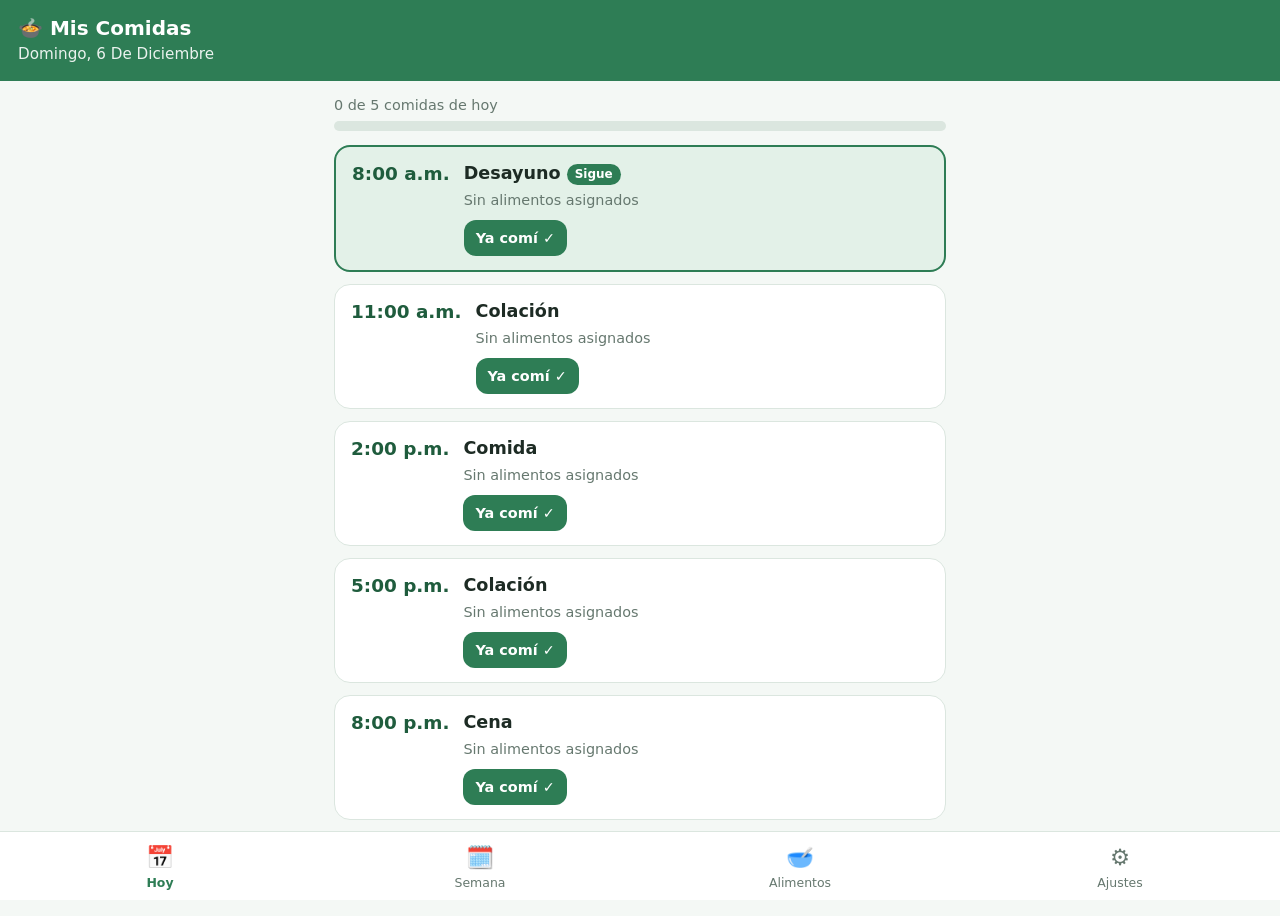
==== index.html @ d3543942 "Add files via upload" ====
<!doctype html>
<html lang="es">
<head>
<meta charset="utf-8">
<meta name="viewport" content="width=device-width, initial-scale=1, viewport-fit=cover">
<meta name="theme-color" content="#2e7d55">
<meta name="apple-mobile-web-app-capable" content="yes">
<meta name="apple-mobile-web-app-title" content="Comidas">
<link rel="manifest" href="manifest.webmanifest">
<link rel="icon" href="icon-192.png">
<link rel="apple-touch-icon" href="icon-192.png">
<title>Mis Comidas</title>
<style>
:root{
  --bg:#f4f8f5; --card:#fff; --ink:#1d2b24; --muted:#66786f; --line:#dbe6df;
  --green:#2e7d55; --green-d:#1f5c3d; --green-l:#e3f1e8; --amber:#b86e00; --amber-l:#fff3dc; --red:#b3261e;
}
@media (prefers-color-scheme:dark){
  :root{--bg:#121a16; --card:#1b2621; --ink:#e8f1ec; --muted:#93a79c; --line:#2c3b34; --green:#4cae7c; --green-d:#7fd0a5; --green-l:#1f3a2c; --amber:#f0b14a; --amber-l:#3a2f17; --red:#f28b82;}
}
*{box-sizing:border-box;-webkit-tap-highlight-color:transparent}
html,body{margin:0}
body{background:var(--bg);color:var(--ink);font:18px/1.4 system-ui,-apple-system,"Segoe UI",Roboto,sans-serif;
  padding-bottom:calc(84px + env(safe-area-inset-bottom))}
header{background:var(--green);color:#fff;padding:calc(14px + env(safe-area-inset-top)) 18px 16px}
header h1{margin:0;font-size:1.25rem}
header p{margin:2px 0 0;opacity:.9;font-size:.95rem;text-transform:capitalize}
main{max-width:640px;margin:0 auto;padding:14px 14px 0}
.view{display:none}.view.on{display:block}
nav{position:fixed;bottom:0;left:0;right:0;display:flex;background:var(--card);border-top:1px solid var(--line);
  padding-bottom:env(safe-area-inset-bottom);z-index:5}
nav button{flex:1;border:0;background:none;color:var(--muted);padding:10px 4px 9px;font:inherit;font-size:.78rem;cursor:pointer}
nav button b{display:block;font-size:1.4rem;font-weight:400}
nav button.on{color:var(--green);font-weight:700}
.card{background:var(--card);border:1px solid var(--line);border-radius:16px;padding:14px 16px;margin:0 0 12px}
.meal{display:flex;gap:14px;align-items:flex-start}
.meal .time{font-weight:700;font-size:1.15rem;min-width:62px;color:var(--green-d)}
.meal .body{flex:1;min-width:0}
.meal h3{margin:0 0 4px;font-size:1.1rem}
.meal ul{margin:0;padding-left:20px;color:var(--ink)}
.meal .none{color:var(--muted);font-size:.9rem;margin:0}
.meal.next{border:2px solid var(--green);background:var(--green-l)}
.meal.done{opacity:.6}
.meal.late{border-color:var(--amber);background:var(--amber-l)}
.tag{display:inline-block;font-size:.75rem;padding:2px 8px;border-radius:99px;background:var(--green);color:#fff;margin-left:6px;vertical-align:middle}
.tag.late{background:var(--amber)}
.btn{border:0;border-radius:12px;padding:12px 16px;font:inherit;font-weight:600;cursor:pointer;background:var(--green);color:#fff}
.btn.sec{background:var(--green-l);color:var(--green-d)}
.btn.danger{background:transparent;color:var(--red)}
.btn.small{padding:8px 12px;font-size:.9rem}
.btn.block{width:100%}
.row{display:flex;gap:8px;align-items:center;flex-wrap:wrap}
.meal .acts{margin-top:10px}
.progress{height:10px;background:var(--line);border-radius:99px;overflow:hidden;margin:6px 0 14px}
.progress i{display:block;height:100%;background:var(--green);transition:width .3s}
h2{font-size:1.1rem;margin:18px 0 8px}
.days{display:flex;gap:6px;overflow-x:auto;padding-bottom:10px}
.days button{flex:1;min-width:44px;border:1px solid var(--line);background:var(--card);color:var(--ink);border-radius:12px;padding:8px 0;font:inherit;font-size:.85rem;cursor:pointer}
.days button.on{background:var(--green);color:#fff;border-color:var(--green)}
.chips{display:flex;flex-wrap:wrap;gap:8px}
.chip{border:1px solid var(--line);background:var(--card);color:var(--ink);padding:8px 12px;border-radius:99px;font:inherit;font-size:.95rem;cursor:pointer}
.chip.on{background:var(--green);color:#fff;border-color:var(--green)}
.chip .x{margin-left:6px;opacity:.7}
input,select{font:inherit;color:var(--ink);background:var(--bg);border:1px solid var(--line);border-radius:12px;padding:11px 12px;width:100%}
label{display:block;font-size:.85rem;color:var(--muted);margin:12px 0 4px}
dialog{border:0;border-radius:20px;padding:18px;width:min(560px,94vw);background:var(--card);color:var(--ink);max-height:90vh}
dialog::backdrop{background:rgba(0,0,0,.45)}
.empty{text-align:center;color:var(--muted);padding:26px 10px}
.hint{color:var(--muted);font-size:.9rem}
.banner{background:var(--amber-l);border:1px solid var(--amber);border-radius:14px;padding:12px 14px;margin-bottom:12px;font-size:.95rem}
.toast{position:fixed;left:50%;bottom:96px;transform:translateX(-50%);background:var(--ink);color:var(--bg);padding:10px 16px;border-radius:99px;font-size:.9rem;opacity:0;pointer-events:none;transition:opacity .25s;z-index:20}
.toast.on{opacity:1}
</style>
</head>
<body>
<header>
  <h1>🍲 Mis Comidas</h1>
  <p id="fecha"></p>
</header>

<main>
  <section id="v-hoy" class="view on">
    <div id="avisoNotif"></div>
    <div class="hint" id="resumen"></div>
    <div class="progress"><i id="barra" style="width:0"></i></div>
    <div id="listaHoy"></div>
  </section>

  <section id="v-semana" class="view">
    <div class="days" id="diasSemana"></div>
    <div id="listaSemana"></div>
    <button class="btn block" id="nuevaComida">+ Agregar comida</button>
  </section>

  <section id="v-alimentos" class="view">
    <p class="hint">Aquí van los alimentos permitidos en su dieta. Después los puedes elegir al armar cada comida.</p>
    <form class="row" id="formAlimento" style="flex-wrap:nowrap">
      <input id="nuevoAlimento" placeholder="Ej. Caldo de pollo" autocomplete="off">
      <button class="btn" type="submit">Agregar</button>
    </form>
    <h2>Lista de alimentos</h2>
    <div class="chips" id="listaAlimentos"></div>
  </section>

  <section id="v-ajustes" class="view">
    <div class="card">
      <label for="aviso" style="margin-top:0">Avisar con anticipación</label>
      <select id="aviso">
        <option value="0">A la hora exacta</option>
        <option value="5">5 minutos antes</option>
        <option value="10">10 minutos antes</option>
        <option value="15">15 minutos antes</option>
        <option value="30">30 minutos antes</option>
      </select>
      <div style="height:12px"></div>
      <button class="btn sec block" id="btnNotif">Activar notificaciones</button>
      <p class="hint" id="notifEstado"></p>
    </div>
    <div class="card">
      <b>Google Calendar</b>
      <p class="hint" style="margin:4px 0 10px">Guarda las comidas en un calendario "Mis Comidas" de su cuenta de Google y las mantiene al día en todos sus dispositivos.</p>
      <div id="gConfig"><label for="gClientId" style="margin-top:0">ID de cliente de Google</label>
        <input id="gClientId" placeholder="xxxx.apps.googleusercontent.com" autocomplete="off"><div style="height:10px"></div></div>
      <div class="row">
        <button class="btn" id="gConectar">Conectar con Google</button>
        <button class="btn" id="gSync" hidden>Sincronizar ahora</button>
        <button class="btn danger small" id="gSalir" hidden>Desconectar</button>
      </div>
      <p class="hint" id="gEstado"></p>
    </div>
    <div class="card">
      <button class="btn block" id="calendario">📆 Agregar al Calendario de Google</button>
      <p class="hint">Descarga un archivo que se abre con Google Calendar (o el calendario del teléfono) y crea las comidas repetidas cada semana, con alarma que suena aunque la app esté cerrada. Si cambias los horarios, vuelve a descargarlo (borra antes el calendario anterior).</p>
    </div>
    <div class="card">
      <div class="row">
        <button class="btn sec small" id="exportar">Guardar respaldo</button>
        <button class="btn sec small" id="importar">Cargar respaldo</button>
        <input type="file" id="archivo" accept="application/json" hidden>
      </div>
      <p class="hint">El respaldo es un archivo que sirve para pasar la configuración de la computadora al teléfono.</p>
    </div>
    <div class="card">
      <b>Instalar en el teléfono</b>
      <p class="hint" style="margin:6px 0 0">Android (Chrome): menú ⋮ → "Instalar app" o "Agregar a pantalla principal".<br>iPhone (Safari): botón Compartir → "Agregar a inicio".</p>
    </div>
  </section>
</main>

<nav>
  <button data-v="hoy" class="on"><b>📅</b>Hoy</button>
  <button data-v="semana"><b>🗓️</b>Semana</button>
  <button data-v="alimentos"><b>🥣</b>Alimentos</button>
  <button data-v="ajustes"><b>⚙️</b>Ajustes</button>
</nav>

<dialog id="dlg">
  <form method="dialog" id="formComida">
    <h2 style="margin-top:0" id="dlgTitulo">Comida</h2>
    <label for="cNombre">Nombre</label>
    <input id="cNombre" required placeholder="Ej. Desayuno">
    <label for="cHora">Hora</label>
    <input id="cHora" type="time" required>
    <label>Días</label>
    <div class="days" id="cDias"></div>
    <label>Alimentos</label>
    <div class="chips" id="cAlimentos"></div>
    <p class="hint" id="cSinAlimentos" hidden>Primero agrega alimentos en la pestaña "Alimentos".</p>
    <label for="cNota">Nota (opcional)</label>
    <input id="cNota" placeholder="Ej. Sin sal, tibio…">
    <div class="row" style="margin-top:18px;justify-content:space-between">
      <button type="button" class="btn danger" id="cBorrar">Eliminar</button>
      <div class="row">
        <button type="button" class="btn sec" id="cCancelar">Cancelar</button>
        <button type="submit" class="btn">Guardar</button>
      </div>
    </div>
  </form>
</dialog>
<div class="toast" id="toast"></div>

<script src="config.js"></script>
<script>
const DIAS = ['Dom','Lun','Mar','Mié','Jue','Vie','Sáb'];
const KEY = 'comidas-v1';
const $ = s => document.querySelector(s);
const uid = () => Math.random().toString(36).slice(2, 9);

const defaults = () => ({
  comidas: [
    {id:uid(), nombre:'Desayuno',  hora:'08:00', dias:[0,1,2,3,4,5,6], alimentos:[], nota:''},
    {id:uid(), nombre:'Colación',  hora:'11:00', dias:[0,1,2,3,4,5,6], alimentos:[], nota:''},
    {id:uid(), nombre:'Comida',    hora:'14:00', dias:[0,1,2,3,4,5,6], alimentos:[], nota:''},
    {id:uid(), nombre:'Colación',  hora:'17:00', dias:[0,1,2,3,4,5,6], alimentos:[], nota:''},
    {id:uid(), nombre:'Cena',      hora:'20:00', dias:[0,1,2,3,4,5,6], alimentos:[], nota:''},
  ],
  catalogo: [],
  hechos: {},      // {'2026-10-24': {idComida:true}}
  avisados: {},    // {'2026-10-24|idComida': true}
  anticipacion: 10
});

let S;
try { S = JSON.parse(localStorage.getItem(KEY)) || defaults(); } catch { S = defaults(); }
const save = () => { try { localStorage.setItem(KEY, JSON.stringify(S)); } catch {} };

const pad = n => String(n).padStart(2,'0');
const hoyStr = (d = new Date()) => `${d.getFullYear()}-${pad(d.getMonth()+1)}-${pad(d.getDate())}`;
const minutos = h => { const [a,b] = h.split(':').map(Number); return a*60+b; };
const ahoraMin = () => { const d = new Date(); return d.getHours()*60 + d.getMinutes(); };
const esc = s => String(s).replace(/[&<>"']/g, c => ({'&':'&amp;','<':'&lt;','>':'&gt;','"':'&quot;',"'":'&#39;'}[c]));
const fmt12 = h => { const [a,b] = h.split(':').map(Number); return `${a%12||12}:${pad(b)} ${a<12?'a.m.':'p.m.'}`; };

function toast(t){ const e = $('#toast'); e.textContent = t; e.classList.add('on'); setTimeout(() => e.classList.remove('on'), 2000); }

/* ---------- Hoy ---------- */
function comidasDelDia(dia){ return S.comidas.filter(c => c.dias.includes(dia)).sort((a,b) => minutos(a.hora)-minutos(b.hora)); }

function cuerpoComida(c){
  const al = c.alimentos.length ? `<ul>${c.alimentos.map(a => `<li>${esc(a)}</li>`).join('')}</ul>` : `<p class="none">Sin alimentos asignados</p>`;
  return `<h3>${esc(c.nombre)}</h3>${al}${c.nota ? `<p class="hint" style="margin:6px 0 0">📝 ${esc(c.nota)}</p>` : ''}`;
}

function renderHoy(){
  const d = new Date();
  $('#fecha').textContent = d.toLocaleDateString('es-MX', {weekday:'long', day:'numeric', month:'long'});
  const lista = comidasDelDia(d.getDay());
  const hechos = S.hechos[hoyStr()] || {};
  const nHechos = lista.filter(c => hechos[c.id]).length;
  $('#resumen').textContent = lista.length ? `${nHechos} de ${lista.length} comidas de hoy` : '';
  $('#barra').style.width = lista.length ? (nHechos/lista.length*100)+'%' : '0';
  const ahora = ahoraMin();
  const sig = lista.find(c => !hechos[c.id] && minutos(c.hora) >= ahora - 30);
  if (!lista.length){ $('#listaHoy').innerHTML = `<div class="empty">No hay comidas programadas hoy.<br>Agrégalas en la pestaña Semana.</div>`; return; }
  $('#listaHoy').innerHTML = lista.map(c => {
    const hecho = !!hechos[c.id];
    const tarde = !hecho && minutos(c.hora) < ahora - 30;
    const cls = hecho ? 'done' : (sig && sig.id === c.id ? 'next' : (tarde ? 'late' : ''));
    const tag = hecho ? '<span class="tag">Listo ✓</span>' : (cls === 'next' ? '<span class="tag">Sigue</span>' : (tarde ? '<span class="tag late">Pendiente</span>' : ''));
    return `<div class="card meal ${cls}">
      <div class="time">${fmt12(c.hora)}</div>
      <div class="body">${cuerpoComida(c).replace('</h3>', tag + '</h3>')}
        <div class="acts"><button class="btn small ${hecho?'sec':''}" data-hecho="${c.id}">${hecho ? 'Deshacer' : 'Ya comí ✓'}</button></div>
      </div></div>`;
  }).join('');
}

$('#listaHoy').addEventListener('click', e => {
  const id = e.target.dataset.hecho; if (!id) return;
  const k = hoyStr(); S.hechos[k] = S.hechos[k] || {};
  if (S.hechos[k][id]) delete S.hechos[k][id]; else S.hechos[k][id] = true;
  save(); renderHoy();
});

/* ---------- Semana ---------- */
let diaSel = new Date().getDay();
function renderSemana(){
  $('#diasSemana').innerHTML = DIAS.map((n,i) => `<button data-d="${i}" class="${i===diaSel?'on':''}">${n}</button>`).join('');
  const lista = comidasDelDia(diaSel);
  $('#listaSemana').innerHTML = lista.length ? lista.map(c => `
    <div class="card meal"><div class="time">${fmt12(c.hora)}</div>
    <div class="body">${cuerpoComida(c)}<div class="acts"><button class="btn sec small" data-edit="${c.id}">Editar</button></div></div></div>`).join('')
    : `<div class="empty">Sin comidas este día.</div>`;
}
$('#diasSemana').addEventListener('click', e => { if (e.target.dataset.d) { diaSel = +e.target.dataset.d; renderSemana(); } });
$('#listaSemana').addEventListener('click', e => { if (e.target.dataset.edit) abrirComida(e.target.dataset.edit); });
$('#nuevaComida').onclick = () => abrirComida(null);

/* ---------- Editor de comida ---------- */
let editando = null, selDias = [], selAl = [];
function abrirComida(id){
  editando = id;
  const c = id ? S.comidas.find(x => x.id === id) : null;
  $('#dlgTitulo').textContent = c ? 'Editar comida' : 'Nueva comida';
  $('#cNombre').value = c ? c.nombre : '';
  $('#cHora').value = c ? c.hora : '12:00';
  $('#cNota').value = c ? c.nota : '';
  selDias = c ? [...c.dias] : [diaSel];
  selAl = c ? [...c.alimentos] : [];
  $('#cBorrar').style.visibility = c ? 'visible' : 'hidden';
  pintarEditor();
  $('#dlg').showModal();
}
function pintarEditor(){
  $('#cDias').innerHTML = DIAS.map((n,i) => `<button type="button" data-d="${i}" class="${selDias.includes(i)?'on':''}">${n}</button>`).join('');
  const todos = [...new Set([...S.catalogo, ...selAl])];
  $('#cAlimentos').innerHTML = todos.map(a => `<button type="button" class="chip ${selAl.includes(a)?'on':''}" data-a="${esc(a)}">${esc(a)}</button>`).join('');
  $('#cSinAlimentos').hidden = todos.length > 0;
}
$('#cDias').addEventListener('click', e => { if (e.target.dataset.d === undefined) return; const d = +e.target.dataset.d;
  selDias = selDias.includes(d) ? selDias.filter(x => x !== d) : [...selDias, d]; pintarEditor(); });
$('#cAlimentos').addEventListener('click', e => { const a = e.target.dataset.a; if (!a) return;
  selAl = selAl.includes(a) ? selAl.filter(x => x !== a) : [...selAl, a]; pintarEditor(); });
$('#cCancelar').onclick = () => $('#dlg').close();
$('#cBorrar').onclick = () => {
  if (!confirm('¿Eliminar esta comida?')) return;
  S.comidas = S.comidas.filter(c => c.id !== editando); save(); cambio(); $('#dlg').close(); renderTodo();
};
$('#formComida').addEventListener('submit', e => {
  if (!selDias.length){ e.preventDefault(); toast('Elige al menos un día'); return; }
  const datos = {nombre:$('#cNombre').value.trim(), hora:$('#cHora').value, dias:[...selDias].sort(), alimentos:selAl, nota:$('#cNota').value.trim()};
  if (editando) Object.assign(S.comidas.find(c => c.id === editando), datos);
  else S.comidas.push({id:uid(), ...datos});
  save(); cambio(); renderTodo();
});

/* ---------- Alimentos ---------- */
function renderAlimentos(){
  $('#listaAlimentos').innerHTML = S.catalogo.length
    ? S.catalogo.map(a => `<span class="chip">${esc(a)}<span class="x" data-del="${esc(a)}">✕</span></span>`).join('')
    : `<div class="empty" style="width:100%">Aún no hay alimentos.</div>`;
}
$('#formAlimento').addEventListener('submit', e => {
  e.preventDefault();
  const v = $('#nuevoAlimento').value.trim(); if (!v) return;
  if (!S.catalogo.some(a => a.toLowerCase() === v.toLowerCase())) S.catalogo.push(v);
  $('#nuevoAlimento').value = ''; save(); cambio(); renderAlimentos();
});
$('#listaAlimentos').addEventListener('click', e => {
  const a = e.target.dataset.del; if (!a) return;
  S.catalogo = S.catalogo.filter(x => x !== a);
  S.comidas.forEach(c => c.alimentos = c.alimentos.filter(x => x !== a));
  save(); cambio(); renderAlimentos();
});

/* ---------- Notificaciones ---------- */
const hayNotif = 'Notification' in window;
function estadoNotif(){
  const el = $('#notifEstado'), av = $('#avisoNotif');
  av.innerHTML = '';
  if (!hayNotif){ el.textContent = 'Este navegador no permite notificaciones.'; return; }
  const p = Notification.permission;
  el.textContent = p === 'granted' ? 'Activadas. Para que lleguen, la app debe estar abierta o en segundo plano.'
    : p === 'denied' ? 'Bloqueadas. Actívalas en los permisos del navegador.' : 'Aún no activadas.';
  $('#btnNotif').hidden = p === 'granted';
  if (p === 'default') av.innerHTML = `<div class="banner">🔔 Activa las notificaciones en Ajustes para que te avise cuando sea hora de comer.</div>`;
}
$('#btnNotif').onclick = async () => { if (hayNotif) { await Notification.requestPermission(); estadoNotif(); } };

async function notificar(titulo, cuerpo){
  if (hayNotif && Notification.permission === 'granted'){
    try {
      const reg = await navigator.serviceWorker.getRegistration();
      if (reg) { await reg.showNotification(titulo, {body:cuerpo, icon:'icon-192.png', badge:'icon-192.png', vibrate:[200,100,200], tag:titulo+cuerpo}); return; }
      new Notification(titulo, {body:cuerpo, icon:'icon-192.png'});
    } catch {}
  }
  toast(titulo + ' – ' + cuerpo);
}

function revisarRecordatorios(){
  const d = new Date(), k = hoyStr(), ahora = ahoraMin();
  const hechos = S.hechos[k] || {};
  comidasDelDia(d.getDay()).forEach(c => {
    if (hechos[c.id]) return;
    const objetivo = minutos(c.hora) - S.anticipacion;
    const clave = k + '|' + c.id;
    if (ahora >= objetivo && ahora <= minutos(c.hora) + 15 && !S.avisados[clave]){
      S.avisados[clave] = true;
      // limpiar avisos de días anteriores
      Object.keys(S.avisados).forEach(x => { if (!x.startsWith(k)) delete S.avisados[x]; });
      save();
      const al = c.alimentos.length ? c.alimentos.join(', ') : 'Es hora de tu comida';
      notificar(`${c.nombre} – ${fmt12(c.hora)}`, al);
    }
  });
  renderHoy();
}

/* ---------- Ajustes / respaldo ---------- */
$('#aviso').value = S.anticipacion;
$('#aviso').onchange = e => { S.anticipacion = +e.target.value; save(); cambio(); toast('Guardado'); };
$('#exportar').onclick = () => {
  const a = document.createElement('a');
  a.href = URL.createObjectURL(new Blob([JSON.stringify(S, null, 2)], {type:'application/json'}));
  a.download = 'respaldo-comidas.json'; a.click();
};
$('#calendario').onclick = () => {
  const ICS = ['SU','MO','TU','WE','TH','FR','SA'];
  const t = s => String(s).replace(/\\/g,'\\\\').replace(/[,;]/g, m => '\\' + m).replace(/\n/g,'\\n');
  const stamp = new Date().toISOString().replace(/[-:]/g,'').replace(/\.\d+/,'');
  const out = ['BEGIN:VCALENDAR','VERSION:2.0','PRODID:-//Mis Comidas//ES','CALSCALE:GREGORIAN','X-WR-CALNAME:Mis Comidas'];
  S.comidas.forEach(c => {
    if (!c.dias.length) return;
    const ini = new Date();   // primer día que coincida con los días de la comida
    while (!c.dias.includes(ini.getDay())) ini.setDate(ini.getDate() + 1);
    const [h, m] = c.hora.split(':').map(Number);
    const fin = h*60 + m + 30;
    const f = (hh, mm) => `${hoyStr(ini).replace(/-/g,'')}T${pad(hh)}${pad(mm)}00`;
    const desc = [c.alimentos.join(', '), c.nota].filter(Boolean).join(' — ');
    out.push('BEGIN:VEVENT', `UID:${c.id}@mis-comidas`, `DTSTAMP:${stamp}`,
      `DTSTART:${f(h, m)}`, `DTEND:${f(Math.min(23, Math.floor(fin/60)), fin >= 1440 ? 59 : fin % 60)}`,
      `RRULE:FREQ=WEEKLY;BYDAY=${c.dias.map(d => ICS[d]).join(',')}`,
      `SUMMARY:${t('🍲 ' + c.nombre)}`, desc ? `DESCRIPTION:${t(desc)}` : '',
      'BEGIN:VALARM', 'ACTION:DISPLAY', `DESCRIPTION:${t(c.nombre)}`,
      `TRIGGER:${S.anticipacion ? '-PT' + S.anticipacion + 'M' : 'PT0S'}`, 'END:VALARM', 'END:VEVENT');
  });
  out.push('END:VCALENDAR');
  const a = document.createElement('a');
  a.href = URL.createObjectURL(new Blob([out.filter(Boolean).join('\r\n')], {type:'text/calendar'}));
  a.download = 'mis-comidas.ics'; a.click();
};
$('#importar').onclick = () => $('#archivo').click();
$('#archivo').onchange = async e => {
  const f = e.target.files[0]; if (!f) return;
  try {
    const d = JSON.parse(await f.text());
    if (!Array.isArray(d.comidas) || !Array.isArray(d.catalogo)) throw 0;
    if (!confirm('Esto reemplaza la configuración actual. ¿Continuar?')) return;
    S = {...defaults(), ...d}; save(); cambio(); $('#aviso').value = S.anticipacion; renderTodo(); toast('Respaldo cargado');
  } catch { toast('Archivo no válido'); }
  e.target.value = '';
};

/* ---------- Google Calendar (base de datos) ---------- */
const GKEY = 'comidas-google';
let G; try { G = JSON.parse(localStorage.getItem(GKEY)) || {}; } catch { G = {}; }
G = {clientId:'', calId:'', on:false, dirty:false, sincronizado:false, ...G};
const saveG = () => { try { localStorage.setItem(GKEY, JSON.stringify(G)); } catch {} };
const clientId = () => (window.CONFIG && window.CONFIG.googleClientId) || G.clientId;
const SCOPES = 'https://www.googleapis.com/auth/calendar.app.created https://www.googleapis.com/auth/calendar.calendarlist.readonly';
const ICS_DIAS = ['SU','MO','TU','WE','TH','FR','SA'];
const TZ = Intl.DateTimeFormat().resolvedOptions().timeZone;
let token = null, tokenExp = 0, ocupado = false, tmrSync;

function cargarGIS(){
  if (window.google && google.accounts) return Promise.resolve();
  return new Promise((ok, mal) => {
    const s = document.createElement('script');
    s.src = 'https://accounts.google.com/gsi/client';
    s.onload = ok; s.onerror = () => mal(new Error('Sin conexión con Google'));
    document.head.appendChild(s);
  });
}
async function pedirToken(prompt){
  if (!clientId()) throw new Error('Falta el ID de cliente de Google');
  await cargarGIS();
  return new Promise((ok, mal) => {
    google.accounts.oauth2.initTokenClient({
      client_id: clientId(), scope: SCOPES,
      callback: r => { if (r.error) return mal(new Error(r.error)); token = r.access_token; tokenExp = Date.now() + r.expires_in*1000; ok(); },
      error_callback: e => mal(new Error(e.type || 'cancelado'))
    }).requestAccessToken({prompt});
  });
}
const tokenVigente = () => token && Date.now() < tokenExp - 60000;
async function api(path, opt = {}, reintento = true){
  if (!tokenVigente()) await pedirToken('');
  const r = await fetch('https://www.googleapis.com/calendar/v3' + path, {
    method: opt.method || 'GET',
    headers: {Authorization: 'Bearer ' + token, 'Content-Type': 'application/json'},
    body: opt.body ? JSON.stringify(opt.body) : undefined
  });
  if (r.status === 401 && reintento){ token = null; return api(path, opt, false); }
  if (r.status === 204) return null;
  const j = await r.json().catch(() => ({}));
  if (!r.ok) throw new Error((j.error && j.error.message) || ('Error ' + r.status));
  return j;
}

async function asegurarCal(){
  if (G.calId) return encodeURIComponent(G.calId);
  const l = await api('/users/me/calendarList?minAccessRole=owner');
  let c = (l.items || []).find(x => x.summary === 'Mis Comidas');
  if (!c) c = await api('/calendars', {method:'POST', body:{summary:'Mis Comidas', timeZone:TZ}});
  G.calId = c.id; saveG();
  return encodeURIComponent(c.id);
}

function eventoDe(c){
  const ini = new Date();
  while (!c.dias.includes(ini.getDay())) ini.setDate(ini.getDate() + 1);
  const f = hoyStr(ini), fin = Math.min(minutos(c.hora) + 30, 1439);
  return {
    summary: '🍲 ' + c.nombre,
    description: [c.alimentos.join(', '), c.nota].filter(Boolean).join(' — '),
    start: {dateTime: `${f}T${c.hora}:00`, timeZone: TZ},
    end: {dateTime: `${f}T${pad(Math.floor(fin/60))}:${pad(fin%60)}:00`, timeZone: TZ},
    recurrence: ['RRULE:FREQ=WEEKLY;BYDAY=' + c.dias.map(d => ICS_DIAS[d]).join(',')],
    reminders: {useDefault: false, overrides: [{method:'popup', minutes: S.anticipacion}]},
    extendedProperties: {private: {app:'mis-comidas', mid:c.id, nombre:c.nombre, alimentos:JSON.stringify(c.alimentos), nota:c.nota}}
  };
}
const listarEventos = cal => api(`/calendars/${cal}/events?privateExtendedProperty=app%3Dmis-comidas&maxResults=250`)
  .then(r => (r.items || []).filter(e => e.recurrence && e.extendedProperties && e.extendedProperties.private && e.extendedProperties.private.mid));

async function subir(){
  const cal = await asegurarCal();
  const porMid = new Map((await listarEventos(cal)).map(e => [e.extendedProperties.private.mid, e]));
  for (const c of S.comidas){
    const ex = porMid.get(c.id);
    if (ex) await api(`/calendars/${cal}/events/${ex.id}`, {method:'PUT', body:eventoDe(c)});
    else await api(`/calendars/${cal}/events`, {method:'POST', body:eventoDe(c)});
    porMid.delete(c.id);
  }
  for (const e of porMid.values()) await api(`/calendars/${cal}/events/${e.id}`, {method:'DELETE'});
  await api(`/calendars/${cal}`, {method:'PATCH', body:{description: JSON.stringify({catalogo:S.catalogo, anticipacion:S.anticipacion})}});
  G.dirty = false; G.sincronizado = true; saveG();
}

async function bajar(){
  const cal = await asegurarCal();
  const [info, evs] = await Promise.all([api(`/calendars/${cal}`), listarEventos(cal)]);
  if (!evs.length && !G.sincronizado) return subir();   // primera vez con calendario vacío: sube lo local
  S.comidas = evs.map(e => {
    const p = e.extendedProperties.private;
    const by = ((e.recurrence.find(x => x.startsWith('RRULE')) || '').match(/BYDAY=([A-Z,]+)/) || [])[1];
    const dias = by ? by.split(',').map(x => ICS_DIAS.indexOf(x)).filter(i => i >= 0) : [0,1,2,3,4,5,6];
    let alimentos = []; try { alimentos = JSON.parse(p.alimentos || '[]'); } catch {}
    return {id:p.mid, nombre:p.nombre || e.summary.replace('🍲 ',''), hora:e.start.dateTime.slice(11,16), dias, alimentos, nota:p.nota || ''};
  });
  try {
    const d = JSON.parse(info.description || '{}');
    if (Array.isArray(d.catalogo)) S.catalogo = d.catalogo;
    if (d.anticipacion != null) S.anticipacion = d.anticipacion;
  } catch {}
  $('#aviso').value = S.anticipacion;
  save(); G.sincronizado = true; saveG();
}

function estadoG(t){ $('#gEstado').textContent = t; }
async function sincronizar(manual){
  if (!G.on || ocupado) return;
  ocupado = true; estadoG('Sincronizando…');
  try {
    if (manual && !tokenVigente()) await pedirToken('');
    if (G.dirty) await subir(); else await bajar();
    estadoG('Sincronizado a las ' + fmt12(`${pad(new Date().getHours())}:${pad(new Date().getMinutes())}`));
    if (manual) toast('Sincronizado');
  } catch (err) {
    estadoG('No se pudo sincronizar (' + err.message + '). Toca "Sincronizar ahora".');
  } finally { ocupado = false; renderTodo(); }
}
function cambio(){            // llamar tras editar comidas, alimentos o ajustes
  if (!G.on) return;
  G.dirty = true; saveG();
  clearTimeout(tmrSync); tmrSync = setTimeout(() => sincronizar(), 1500);
}
function renderGoogle(){
  const fijo = !!(window.CONFIG && window.CONFIG.googleClientId);
  $('#gConfig').hidden = fijo || G.on;
  $('#gClientId').value = G.clientId;
  $('#gConectar').hidden = G.on; $('#gSync').hidden = !G.on; $('#gSalir').hidden = !G.on;
}
$('#gConectar').onclick = async () => {
  if (!(window.CONFIG && window.CONFIG.googleClientId)) G.clientId = $('#gClientId').value.trim();
  if (!clientId()) { toast('Pega primero el ID de cliente'); return; }
  try { await pedirToken('select_account'); } catch (err) { estadoG('No se pudo conectar (' + err.message + ')'); return; }
  G.on = true; G.sincronizado = false; saveG(); renderGoogle();
  sincronizar(true);
};
$('#gSync').onclick = () => sincronizar(true);
$('#gSalir').onclick = () => {
  if (!confirm('¿Desconectar de Google? Las comidas se quedan en este teléfono y en el calendario.')) return;
  if (token && window.google) google.accounts.oauth2.revoke(token);
  token = null; G = {...G, on:false, calId:'', dirty:false, sincronizado:false}; saveG();
  estadoG(''); renderGoogle();
};
document.addEventListener('visibilitychange', () => { if (!document.hidden) sincronizar(); });

/* ---------- Navegación ---------- */
document.querySelectorAll('nav button').forEach(b => b.onclick = () => {
  document.querySelectorAll('nav button').forEach(x => x.classList.toggle('on', x === b));
  document.querySelectorAll('.view').forEach(v => v.classList.toggle('on', v.id === 'v-' + b.dataset.v));
  window.scrollTo(0, 0);
});

function renderTodo(){ renderHoy(); renderSemana(); renderAlimentos(); estadoNotif(); renderGoogle(); }
renderTodo();
sincronizar();
revisarRecordatorios();
setInterval(revisarRecordatorios, 30000);
document.addEventListener('visibilitychange', () => { if (!document.hidden) revisarRecordatorios(); });
if ('serviceWorker' in navigator) navigator.serviceWorker.register('sw.js').catch(() => {});
</script>
</body>
</html>
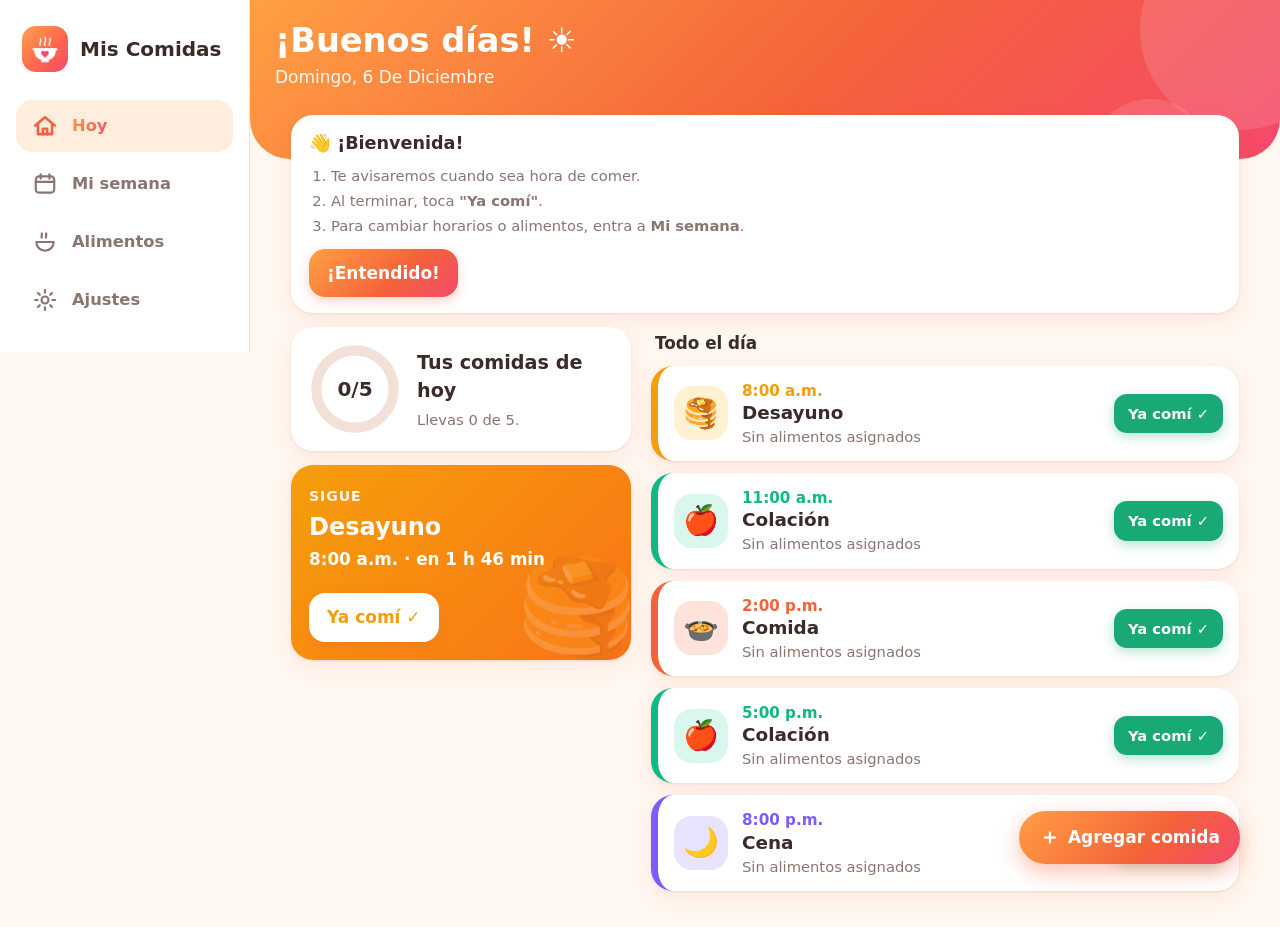
==== commit f2c49a87: "Add files via upload" ====
--- a/index.html
+++ b/index.html
@@ -3,108 +3,91 @@
 <head>
 <meta charset="utf-8">
 <meta name="viewport" content="width=device-width, initial-scale=1, viewport-fit=cover">
-<meta name="theme-color" content="#2e7d55">
+<meta name="theme-color" content="#f4623a">
 <meta name="apple-mobile-web-app-capable" content="yes">
-<meta name="apple-mobile-web-app-title" content="Comidas">
+<meta name="mobile-web-app-capable" content="yes">
+<meta name="apple-mobile-web-app-title" content="Mis Comidas">
 <link rel="manifest" href="manifest.webmanifest">
 <link rel="icon" href="icon-192.png">
-<link rel="apple-touch-icon" href="icon-192.png">
+<link rel="apple-touch-icon" href="apple-touch-icon.png">
+<link rel="stylesheet" href="styles.css">
 <title>Mis Comidas</title>
-<style>
-:root{
-  --bg:#f4f8f5; --card:#fff; --ink:#1d2b24; --muted:#66786f; --line:#dbe6df;
-  --green:#2e7d55; --green-d:#1f5c3d; --green-l:#e3f1e8; --amber:#b86e00; --amber-l:#fff3dc; --red:#b3261e;
-}
-@media (prefers-color-scheme:dark){
-  :root{--bg:#121a16; --card:#1b2621; --ink:#e8f1ec; --muted:#93a79c; --line:#2c3b34; --green:#4cae7c; --green-d:#7fd0a5; --green-l:#1f3a2c; --amber:#f0b14a; --amber-l:#3a2f17; --red:#f28b82;}
-}
-*{box-sizing:border-box;-webkit-tap-highlight-color:transparent}
-html,body{margin:0}
-body{background:var(--bg);color:var(--ink);font:18px/1.4 system-ui,-apple-system,"Segoe UI",Roboto,sans-serif;
-  padding-bottom:calc(84px + env(safe-area-inset-bottom))}
-header{background:var(--green);color:#fff;padding:calc(14px + env(safe-area-inset-top)) 18px 16px}
-header h1{margin:0;font-size:1.25rem}
-header p{margin:2px 0 0;opacity:.9;font-size:.95rem;text-transform:capitalize}
-main{max-width:640px;margin:0 auto;padding:14px 14px 0}
-.view{display:none}.view.on{display:block}
-nav{position:fixed;bottom:0;left:0;right:0;display:flex;background:var(--card);border-top:1px solid var(--line);
-  padding-bottom:env(safe-area-inset-bottom);z-index:5}
-nav button{flex:1;border:0;background:none;color:var(--muted);padding:10px 4px 9px;font:inherit;font-size:.78rem;cursor:pointer}
-nav button b{display:block;font-size:1.4rem;font-weight:400}
-nav button.on{color:var(--green);font-weight:700}
-.card{background:var(--card);border:1px solid var(--line);border-radius:16px;padding:14px 16px;margin:0 0 12px}
-.meal{display:flex;gap:14px;align-items:flex-start}
-.meal .time{font-weight:700;font-size:1.15rem;min-width:62px;color:var(--green-d)}
-.meal .body{flex:1;min-width:0}
-.meal h3{margin:0 0 4px;font-size:1.1rem}
-.meal ul{margin:0;padding-left:20px;color:var(--ink)}
-.meal .none{color:var(--muted);font-size:.9rem;margin:0}
-.meal.next{border:2px solid var(--green);background:var(--green-l)}
-.meal.done{opacity:.6}
-.meal.late{border-color:var(--amber);background:var(--amber-l)}
-.tag{display:inline-block;font-size:.75rem;padding:2px 8px;border-radius:99px;background:var(--green);color:#fff;margin-left:6px;vertical-align:middle}
-.tag.late{background:var(--amber)}
-.btn{border:0;border-radius:12px;padding:12px 16px;font:inherit;font-weight:600;cursor:pointer;background:var(--green);color:#fff}
-.btn.sec{background:var(--green-l);color:var(--green-d)}
-.btn.danger{background:transparent;color:var(--red)}
-.btn.small{padding:8px 12px;font-size:.9rem}
-.btn.block{width:100%}
-.row{display:flex;gap:8px;align-items:center;flex-wrap:wrap}
-.meal .acts{margin-top:10px}
-.progress{height:10px;background:var(--line);border-radius:99px;overflow:hidden;margin:6px 0 14px}
-.progress i{display:block;height:100%;background:var(--green);transition:width .3s}
-h2{font-size:1.1rem;margin:18px 0 8px}
-.days{display:flex;gap:6px;overflow-x:auto;padding-bottom:10px}
-.days button{flex:1;min-width:44px;border:1px solid var(--line);background:var(--card);color:var(--ink);border-radius:12px;padding:8px 0;font:inherit;font-size:.85rem;cursor:pointer}
-.days button.on{background:var(--green);color:#fff;border-color:var(--green)}
-.chips{display:flex;flex-wrap:wrap;gap:8px}
-.chip{border:1px solid var(--line);background:var(--card);color:var(--ink);padding:8px 12px;border-radius:99px;font:inherit;font-size:.95rem;cursor:pointer}
-.chip.on{background:var(--green);color:#fff;border-color:var(--green)}
-.chip .x{margin-left:6px;opacity:.7}
-input,select{font:inherit;color:var(--ink);background:var(--bg);border:1px solid var(--line);border-radius:12px;padding:11px 12px;width:100%}
-label{display:block;font-size:.85rem;color:var(--muted);margin:12px 0 4px}
-dialog{border:0;border-radius:20px;padding:18px;width:min(560px,94vw);background:var(--card);color:var(--ink);max-height:90vh}
-dialog::backdrop{background:rgba(0,0,0,.45)}
-.empty{text-align:center;color:var(--muted);padding:26px 10px}
-.hint{color:var(--muted);font-size:.9rem}
-.banner{background:var(--amber-l);border:1px solid var(--amber);border-radius:14px;padding:12px 14px;margin-bottom:12px;font-size:.95rem}
-.toast{position:fixed;left:50%;bottom:96px;transform:translateX(-50%);background:var(--ink);color:var(--bg);padding:10px 16px;border-radius:99px;font-size:.9rem;opacity:0;pointer-events:none;transition:opacity .25s;z-index:20}
-.toast.on{opacity:1}
-</style>
 </head>
 <body>
-<header>
-  <h1>🍲 Mis Comidas</h1>
+<svg width="0" height="0" style="position:absolute" aria-hidden="true"><defs>
+  <linearGradient id="gradAnillo" x1="0" y1="0" x2="1" y2="1"><stop offset="0" stop-color="#ff9f43"/><stop offset="1" stop-color="#f4496b"/></linearGradient>
+</defs></svg>
+
+<nav aria-label="Menú principal">
+  <div class="logo"><img src="icon-192.png" alt=""><span>Mis Comidas</span></div>
+  <button data-v="hoy" class="on">
+    <svg viewBox="0 0 24 24"><path d="M3 11.5 12 4l9 7.5"/><path d="M5.5 10v9.5h13V10"/><path d="M10 19.5v-5h4v5"/></svg><span>Hoy</span></button>
+  <button data-v="semana">
+    <svg viewBox="0 0 24 24"><rect x="3.5" y="5" width="17" height="15" rx="3"/><path d="M3.5 10h17M8 3v4M16 3v4"/></svg><span>Mi semana</span></button>
+  <button data-v="alimentos">
+    <svg viewBox="0 0 24 24"><path d="M4 12h16a8 8 0 0 1-16 0Z"/><path d="M9 8c-1-1.5 1-2.5 0-4M13 8c-1-1.5 1-2.5 0-4"/></svg><span>Alimentos</span></button>
+  <button data-v="ajustes">
+    <svg viewBox="0 0 24 24"><circle cx="12" cy="12" r="3.2"/><path d="M12 2.8v2.4M12 18.8v2.4M2.8 12h2.4M18.8 12h2.4M5.5 5.5l1.7 1.7M16.8 16.8l1.7 1.7M5.5 18.5l1.7-1.7M16.8 7.2l1.7-1.7"/></svg><span>Ajustes</span></button>
+</nav>
+
+<header class="top"><div>
+  <h1 id="saludo">¡Hola!</h1>
   <p id="fecha"></p>
-</header>
+</div></header>
 
-<main>
+<main class="contenido flota">
+  <!-- HOY -->
   <section id="v-hoy" class="view on">
     <div id="avisoNotif"></div>
-    <div class="hint" id="resumen"></div>
-    <div class="progress"><i id="barra" style="width:0"></i></div>
-    <div id="listaHoy"></div>
+    <div id="bienvenida"></div>
+    <div class="grid-hoy">
+      <div class="lateral">
+        <div class="card resumen" id="resumenCard">
+          <div class="anillo">
+            <svg viewBox="0 0 100 100"><circle class="fondo" cx="50" cy="50" r="42"/><circle class="valor" id="anillo" cx="50" cy="50" r="42" stroke-dasharray="263.9" stroke-dashoffset="263.9"/></svg>
+            <b id="anilloTxt">0/0</b>
+          </div>
+          <div><h2 id="resumenTitulo">Tus comidas de hoy</h2><p class="hint" id="resumen"></p></div>
+        </div>
+        <div id="sigue"></div>
+      </div>
+      <div>
+        <h2 class="seccion" style="margin-top:4px">Todo el día</h2>
+        <div id="listaHoy"></div>
+      </div>
+    </div>
   </section>
 
+  <!-- SEMANA -->
   <section id="v-semana" class="view">
-    <div class="days" id="diasSemana"></div>
-    <div id="listaSemana"></div>
-    <button class="btn block" id="nuevaComida">+ Agregar comida</button>
+    <p class="hint" style="margin:0 4px 12px">Elige un día y toca una comida para cambiar su hora o lo que vas a comer.</p>
+    <div class="dias" id="diasSemana"></div>
+    <div id="listaSemana" class="lista-doble"></div>
   </section>
 
+  <!-- ALIMENTOS -->
   <section id="v-alimentos" class="view">
-    <p class="hint">Aquí van los alimentos permitidos en su dieta. Después los puedes elegir al armar cada comida.</p>
-    <form class="row" id="formAlimento" style="flex-wrap:nowrap">
-      <input id="nuevoAlimento" placeholder="Ej. Caldo de pollo" autocomplete="off">
-      <button class="btn" type="submit">Agregar</button>
-    </form>
-    <h2>Lista de alimentos</h2>
+    <div class="card">
+      <h2>Mis alimentos</h2>
+      <p class="hint">Escribe lo que sí puedes comer. Después lo eliges al armar cada comida.</p>
+      <form class="row" id="formAlimento" style="flex-wrap:nowrap;margin-top:12px">
+        <input id="nuevoAlimento" placeholder="Ej. Caldo de pollo" autocomplete="off" enterkeyhint="done">
+        <button class="btn" type="submit">Agregar</button>
+      </form>
+    </div>
+    <h2 class="seccion">Lista de alimentos</h2>
     <div class="chips" id="listaAlimentos"></div>
+    <h2 class="seccion" id="sugTitulo">Ideas <span class="hint" style="font-weight:600">(toca para agregar)</span></h2>
+    <div class="chips" id="sugerencias"></div>
   </section>
 
+  <!-- AJUSTES -->
   <section id="v-ajustes" class="view">
     <div class="card">
-      <label for="aviso" style="margin-top:0">Avisar con anticipación</label>
+      <h2>🔔 Avisos</h2>
+      <p class="hint" id="notifEstado"></p>
+      <button class="btn ancho" id="btnNotif" style="margin:10px 0 4px">Activar notificaciones</button>
+      <label for="aviso">¿Cuánto antes quieres que te avise?</label>
       <select id="aviso">
         <option value="0">A la hora exacta</option>
         <option value="5">5 minutos antes</option>
@@ -112,64 +95,67 @@
         <option value="15">15 minutos antes</option>
         <option value="30">30 minutos antes</option>
       </select>
-      <div style="height:12px"></div>
-      <button class="btn sec block" id="btnNotif">Activar notificaciones</button>
-      <p class="hint" id="notifEstado"></p>
     </div>
+
     <div class="card">
-      <b>Google Calendar</b>
-      <p class="hint" style="margin:4px 0 10px">Guarda las comidas en un calendario "Mis Comidas" de su cuenta de Google y las mantiene al día en todos sus dispositivos.</p>
-      <div id="gConfig"><label for="gClientId" style="margin-top:0">ID de cliente de Google</label>
+      <h2>📆 Google Calendar</h2>
+      <p class="hint">Guarda tus comidas en un calendario llamado "Mis Comidas" y las mantiene iguales en todos tus aparatos.</p>
+      <div id="gConfig"><label for="gClientId">ID de cliente de Google</label>
         <input id="gClientId" placeholder="xxxx.apps.googleusercontent.com" autocomplete="off"><div style="height:10px"></div></div>
-      <div class="row">
+      <div class="row" style="margin-top:12px">
         <button class="btn" id="gConectar">Conectar con Google</button>
         <button class="btn" id="gSync" hidden>Sincronizar ahora</button>
-        <button class="btn danger small" id="gSalir" hidden>Desconectar</button>
+        <button class="btn peligro chico" id="gSalir" hidden>Desconectar</button>
       </div>
-      <p class="hint" id="gEstado"></p>
+      <p class="hint" id="gEstado" style="margin-top:8px"></p>
+      <label class="interruptor" for="alarmaCal" style="font-weight:700">
+        <span>Que también suene la alarma de Google Calendar
+          <span class="hint" style="display:block;font-weight:400">Suena aunque la app esté cerrada. Esa notificación muestra el correo de la cuenta; si no te gusta, apágala.</span></span>
+        <input type="checkbox" id="alarmaCal" checked>
+      </label>
     </div>
+
     <div class="card">
-      <button class="btn block" id="calendario">📆 Agregar al Calendario de Google</button>
-      <p class="hint">Descarga un archivo que se abre con Google Calendar (o el calendario del teléfono) y crea las comidas repetidas cada semana, con alarma que suena aunque la app esté cerrada. Si cambias los horarios, vuelve a descargarlo (borra antes el calendario anterior).</p>
+      <h2>📲 Instalar en el teléfono</h2>
+      <ol class="pasos hint">
+        <li><b>Android (Chrome):</b> menú ⋮ → "Instalar app".</li>
+        <li><b>iPhone (Safari):</b> botón Compartir → "Agregar a inicio".</li>
+      </ol>
     </div>
-    <div class="card">
-      <div class="row">
-        <button class="btn sec small" id="exportar">Guardar respaldo</button>
-        <button class="btn sec small" id="importar">Cargar respaldo</button>
+
+    <details class="card">
+      <summary>Más opciones</summary>
+      <div class="row" style="margin:10px 0 6px">
+        <button class="btn sec chico" id="exportar">Guardar respaldo</button>
+        <button class="btn sec chico" id="importar">Cargar respaldo</button>
         <input type="file" id="archivo" accept="application/json" hidden>
       </div>
-      <p class="hint">El respaldo es un archivo que sirve para pasar la configuración de la computadora al teléfono.</p>
-    </div>
-    <div class="card">
-      <b>Instalar en el teléfono</b>
-      <p class="hint" style="margin:6px 0 0">Android (Chrome): menú ⋮ → "Instalar app" o "Agregar a pantalla principal".<br>iPhone (Safari): botón Compartir → "Agregar a inicio".</p>
-    </div>
+      <p class="hint">El respaldo es un archivo para pasar tu configuración de un aparato a otro.</p>
+      <div style="height:12px"></div>
+      <button class="btn sec chico" id="calendario">Descargar archivo de calendario (.ics)</button>
+      <p class="hint" style="margin-top:6px">Alternativa a Google: se abre con cualquier calendario y repite las comidas cada semana.</p>
+    </details>
   </section>
 </main>
 
-<nav>
-  <button data-v="hoy" class="on"><b>📅</b>Hoy</button>
-  <button data-v="semana"><b>🗓️</b>Semana</button>
-  <button data-v="alimentos"><b>🥣</b>Alimentos</button>
-  <button data-v="ajustes"><b>⚙️</b>Ajustes</button>
-</nav>
+<button class="btn fab" id="nuevaComida" hidden><span style="font-size:1.3rem;line-height:1">＋</span> Agregar comida</button>
 
 <dialog id="dlg">
   <form method="dialog" id="formComida">
-    <h2 style="margin-top:0" id="dlgTitulo">Comida</h2>
-    <label for="cNombre">Nombre</label>
-    <input id="cNombre" required placeholder="Ej. Desayuno">
-    <label for="cHora">Hora</label>
-    <input id="cHora" type="time" required>
-    <label>Días</label>
-    <div class="days" id="cDias"></div>
-    <label>Alimentos</label>
+    <h2 id="dlgTitulo">Comida</h2>
+    <label for="cNombre">¿Cómo se llama?</label>
+    <input id="cNombre" required placeholder="Ej. Desayuno" autocomplete="off">
+    <label for="cHH">¿A qué hora?</label>
+    <div class="row" style="flex-wrap:nowrap"><select id="cHH"></select><select id="cMM"></select></div>
+    <label>¿Qué días?</label>
+    <div class="dias" id="cDias"></div>
+    <label>¿Qué vas a comer?</label>
     <div class="chips" id="cAlimentos"></div>
     <p class="hint" id="cSinAlimentos" hidden>Primero agrega alimentos en la pestaña "Alimentos".</p>
     <label for="cNota">Nota (opcional)</label>
-    <input id="cNota" placeholder="Ej. Sin sal, tibio…">
-    <div class="row" style="margin-top:18px;justify-content:space-between">
-      <button type="button" class="btn danger" id="cBorrar">Eliminar</button>
+    <input id="cNota" placeholder="Ej. Sin sal, tibio…" autocomplete="off">
+    <div class="row fin">
+      <button type="button" class="btn peligro" id="cBorrar">Eliminar</button>
       <div class="row">
         <button type="button" class="btn sec" id="cCancelar">Cancelar</button>
         <button type="submit" class="btn">Guardar</button>
@@ -177,401 +163,9 @@
     </div>
   </form>
 </dialog>
-<div class="toast" id="toast"></div>
+<div class="toast" id="toast" role="status"></div>
 
 <script src="config.js"></script>
-<script>
-const DIAS = ['Dom','Lun','Mar','Mié','Jue','Vie','Sáb'];
-const KEY = 'comidas-v1';
-const $ = s => document.querySelector(s);
-const uid = () => Math.random().toString(36).slice(2, 9);
-
-const defaults = () => ({
-  comidas: [
-    {id:uid(), nombre:'Desayuno',  hora:'08:00', dias:[0,1,2,3,4,5,6], alimentos:[], nota:''},
-    {id:uid(), nombre:'Colación',  hora:'11:00', dias:[0,1,2,3,4,5,6], alimentos:[], nota:''},
-    {id:uid(), nombre:'Comida',    hora:'14:00', dias:[0,1,2,3,4,5,6], alimentos:[], nota:''},
-    {id:uid(), nombre:'Colación',  hora:'17:00', dias:[0,1,2,3,4,5,6], alimentos:[], nota:''},
-    {id:uid(), nombre:'Cena',      hora:'20:00', dias:[0,1,2,3,4,5,6], alimentos:[], nota:''},
-  ],
-  catalogo: [],
-  hechos: {},      // {'2026-10-24': {idComida:true}}
-  avisados: {},    // {'2026-10-24|idComida': true}
-  anticipacion: 10
-});
-
-let S;
-try { S = JSON.parse(localStorage.getItem(KEY)) || defaults(); } catch { S = defaults(); }
-const save = () => { try { localStorage.setItem(KEY, JSON.stringify(S)); } catch {} };
-
-const pad = n => String(n).padStart(2,'0');
-const hoyStr = (d = new Date()) => `${d.getFullYear()}-${pad(d.getMonth()+1)}-${pad(d.getDate())}`;
-const minutos = h => { const [a,b] = h.split(':').map(Number); return a*60+b; };
-const ahoraMin = () => { const d = new Date(); return d.getHours()*60 + d.getMinutes(); };
-const esc = s => String(s).replace(/[&<>"']/g, c => ({'&':'&amp;','<':'&lt;','>':'&gt;','"':'&quot;',"'":'&#39;'}[c]));
-const fmt12 = h => { const [a,b] = h.split(':').map(Number); return `${a%12||12}:${pad(b)} ${a<12?'a.m.':'p.m.'}`; };
-
-function toast(t){ const e = $('#toast'); e.textContent = t; e.classList.add('on'); setTimeout(() => e.classList.remove('on'), 2000); }
-
-/* ---------- Hoy ---------- */
-function comidasDelDia(dia){ return S.comidas.filter(c => c.dias.includes(dia)).sort((a,b) => minutos(a.hora)-minutos(b.hora)); }
-
-function cuerpoComida(c){
-  const al = c.alimentos.length ? `<ul>${c.alimentos.map(a => `<li>${esc(a)}</li>`).join('')}</ul>` : `<p class="none">Sin alimentos asignados</p>`;
-  return `<h3>${esc(c.nombre)}</h3>${al}${c.nota ? `<p class="hint" style="margin:6px 0 0">📝 ${esc(c.nota)}</p>` : ''}`;
-}
-
-function renderHoy(){
-  const d = new Date();
-  $('#fecha').textContent = d.toLocaleDateString('es-MX', {weekday:'long', day:'numeric', month:'long'});
-  const lista = comidasDelDia(d.getDay());
-  const hechos = S.hechos[hoyStr()] || {};
-  const nHechos = lista.filter(c => hechos[c.id]).length;
-  $('#resumen').textContent = lista.length ? `${nHechos} de ${lista.length} comidas de hoy` : '';
-  $('#barra').style.width = lista.length ? (nHechos/lista.length*100)+'%' : '0';
-  const ahora = ahoraMin();
-  const sig = lista.find(c => !hechos[c.id] && minutos(c.hora) >= ahora - 30);
-  if (!lista.length){ $('#listaHoy').innerHTML = `<div class="empty">No hay comidas programadas hoy.<br>Agrégalas en la pestaña Semana.</div>`; return; }
-  $('#listaHoy').innerHTML = lista.map(c => {
-    const hecho = !!hechos[c.id];
-    const tarde = !hecho && minutos(c.hora) < ahora - 30;
-    const cls = hecho ? 'done' : (sig && sig.id === c.id ? 'next' : (tarde ? 'late' : ''));
-    const tag = hecho ? '<span class="tag">Listo ✓</span>' : (cls === 'next' ? '<span class="tag">Sigue</span>' : (tarde ? '<span class="tag late">Pendiente</span>' : ''));
-    return `<div class="card meal ${cls}">
-      <div class="time">${fmt12(c.hora)}</div>
-      <div class="body">${cuerpoComida(c).replace('</h3>', tag + '</h3>')}
-        <div class="acts"><button class="btn small ${hecho?'sec':''}" data-hecho="${c.id}">${hecho ? 'Deshacer' : 'Ya comí ✓'}</button></div>
-      </div></div>`;
-  }).join('');
-}
-
-$('#listaHoy').addEventListener('click', e => {
-  const id = e.target.dataset.hecho; if (!id) return;
-  const k = hoyStr(); S.hechos[k] = S.hechos[k] || {};
-  if (S.hechos[k][id]) delete S.hechos[k][id]; else S.hechos[k][id] = true;
-  save(); renderHoy();
-});
-
-/* ---------- Semana ---------- */
-let diaSel = new Date().getDay();
-function renderSemana(){
-  $('#diasSemana').innerHTML = DIAS.map((n,i) => `<button data-d="${i}" class="${i===diaSel?'on':''}">${n}</button>`).join('');
-  const lista = comidasDelDia(diaSel);
-  $('#listaSemana').innerHTML = lista.length ? lista.map(c => `
-    <div class="card meal"><div class="time">${fmt12(c.hora)}</div>
-    <div class="body">${cuerpoComida(c)}<div class="acts"><button class="btn sec small" data-edit="${c.id}">Editar</button></div></div></div>`).join('')
-    : `<div class="empty">Sin comidas este día.</div>`;
-}
-$('#diasSemana').addEventListener('click', e => { if (e.target.dataset.d) { diaSel = +e.target.dataset.d; renderSemana(); } });
-$('#listaSemana').addEventListener('click', e => { if (e.target.dataset.edit) abrirComida(e.target.dataset.edit); });
-$('#nuevaComida').onclick = () => abrirComida(null);
-
-/* ---------- Editor de comida ---------- */
-let editando = null, selDias = [], selAl = [];
-function abrirComida(id){
-  editando = id;
-  const c = id ? S.comidas.find(x => x.id === id) : null;
-  $('#dlgTitulo').textContent = c ? 'Editar comida' : 'Nueva comida';
-  $('#cNombre').value = c ? c.nombre : '';
-  $('#cHora').value = c ? c.hora : '12:00';
-  $('#cNota').value = c ? c.nota : '';
-  selDias = c ? [...c.dias] : [diaSel];
-  selAl = c ? [...c.alimentos] : [];
-  $('#cBorrar').style.visibility = c ? 'visible' : 'hidden';
-  pintarEditor();
-  $('#dlg').showModal();
-}
-function pintarEditor(){
-  $('#cDias').innerHTML = DIAS.map((n,i) => `<button type="button" data-d="${i}" class="${selDias.includes(i)?'on':''}">${n}</button>`).join('');
-  const todos = [...new Set([...S.catalogo, ...selAl])];
-  $('#cAlimentos').innerHTML = todos.map(a => `<button type="button" class="chip ${selAl.includes(a)?'on':''}" data-a="${esc(a)}">${esc(a)}</button>`).join('');
-  $('#cSinAlimentos').hidden = todos.length > 0;
-}
-$('#cDias').addEventListener('click', e => { if (e.target.dataset.d === undefined) return; const d = +e.target.dataset.d;
-  selDias = selDias.includes(d) ? selDias.filter(x => x !== d) : [...selDias, d]; pintarEditor(); });
-$('#cAlimentos').addEventListener('click', e => { const a = e.target.dataset.a; if (!a) return;
-  selAl = selAl.includes(a) ? selAl.filter(x => x !== a) : [...selAl, a]; pintarEditor(); });
-$('#cCancelar').onclick = () => $('#dlg').close();
-$('#cBorrar').onclick = () => {
-  if (!confirm('¿Eliminar esta comida?')) return;
-  S.comidas = S.comidas.filter(c => c.id !== editando); save(); cambio(); $('#dlg').close(); renderTodo();
-};
-$('#formComida').addEventListener('submit', e => {
-  if (!selDias.length){ e.preventDefault(); toast('Elige al menos un día'); return; }
-  const datos = {nombre:$('#cNombre').value.trim(), hora:$('#cHora').value, dias:[...selDias].sort(), alimentos:selAl, nota:$('#cNota').value.trim()};
-  if (editando) Object.assign(S.comidas.find(c => c.id === editando), datos);
-  else S.comidas.push({id:uid(), ...datos});
-  save(); cambio(); renderTodo();
-});
-
-/* ---------- Alimentos ---------- */
-function renderAlimentos(){
-  $('#listaAlimentos').innerHTML = S.catalogo.length
-    ? S.catalogo.map(a => `<span class="chip">${esc(a)}<span class="x" data-del="${esc(a)}">✕</span></span>`).join('')
-    : `<div class="empty" style="width:100%">Aún no hay alimentos.</div>`;
-}
-$('#formAlimento').addEventListener('submit', e => {
-  e.preventDefault();
-  const v = $('#nuevoAlimento').value.trim(); if (!v) return;
-  if (!S.catalogo.some(a => a.toLowerCase() === v.toLowerCase())) S.catalogo.push(v);
-  $('#nuevoAlimento').value = ''; save(); cambio(); renderAlimentos();
-});
-$('#listaAlimentos').addEventListener('click', e => {
-  const a = e.target.dataset.del; if (!a) return;
-  S.catalogo = S.catalogo.filter(x => x !== a);
-  S.comidas.forEach(c => c.alimentos = c.alimentos.filter(x => x !== a));
-  save(); cambio(); renderAlimentos();
-});
-
-/* ---------- Notificaciones ---------- */
-const hayNotif = 'Notification' in window;
-function estadoNotif(){
-  const el = $('#notifEstado'), av = $('#avisoNotif');
-  av.innerHTML = '';
-  if (!hayNotif){ el.textContent = 'Este navegador no permite notificaciones.'; return; }
-  const p = Notification.permission;
-  el.textContent = p === 'granted' ? 'Activadas. Para que lleguen, la app debe estar abierta o en segundo plano.'
-    : p === 'denied' ? 'Bloqueadas. Actívalas en los permisos del navegador.' : 'Aún no activadas.';
-  $('#btnNotif').hidden = p === 'granted';
-  if (p === 'default') av.innerHTML = `<div class="banner">🔔 Activa las notificaciones en Ajustes para que te avise cuando sea hora de comer.</div>`;
-}
-$('#btnNotif').onclick = async () => { if (hayNotif) { await Notification.requestPermission(); estadoNotif(); } };
-
-async function notificar(titulo, cuerpo){
-  if (hayNotif && Notification.permission === 'granted'){
-    try {
-      const reg = await navigator.serviceWorker.getRegistration();
-      if (reg) { await reg.showNotification(titulo, {body:cuerpo, icon:'icon-192.png', badge:'icon-192.png', vibrate:[200,100,200], tag:titulo+cuerpo}); return; }
-      new Notification(titulo, {body:cuerpo, icon:'icon-192.png'});
-    } catch {}
-  }
-  toast(titulo + ' – ' + cuerpo);
-}
-
-function revisarRecordatorios(){
-  const d = new Date(), k = hoyStr(), ahora = ahoraMin();
-  const hechos = S.hechos[k] || {};
-  comidasDelDia(d.getDay()).forEach(c => {
-    if (hechos[c.id]) return;
-    const objetivo = minutos(c.hora) - S.anticipacion;
-    const clave = k + '|' + c.id;
-    if (ahora >= objetivo && ahora <= minutos(c.hora) + 15 && !S.avisados[clave]){
-      S.avisados[clave] = true;
-      // limpiar avisos de días anteriores
-      Object.keys(S.avisados).forEach(x => { if (!x.startsWith(k)) delete S.avisados[x]; });
-      save();
-      const al = c.alimentos.length ? c.alimentos.join(', ') : 'Es hora de tu comida';
-      notificar(`${c.nombre} – ${fmt12(c.hora)}`, al);
-    }
-  });
-  renderHoy();
-}
-
-/* ---------- Ajustes / respaldo ---------- */
-$('#aviso').value = S.anticipacion;
-$('#aviso').onchange = e => { S.anticipacion = +e.target.value; save(); cambio(); toast('Guardado'); };
-$('#exportar').onclick = () => {
-  const a = document.createElement('a');
-  a.href = URL.createObjectURL(new Blob([JSON.stringify(S, null, 2)], {type:'application/json'}));
-  a.download = 'respaldo-comidas.json'; a.click();
-};
-$('#calendario').onclick = () => {
-  const ICS = ['SU','MO','TU','WE','TH','FR','SA'];
-  const t = s => String(s).replace(/\\/g,'\\\\').replace(/[,;]/g, m => '\\' + m).replace(/\n/g,'\\n');
-  const stamp = new Date().toISOString().replace(/[-:]/g,'').replace(/\.\d+/,'');
-  const out = ['BEGIN:VCALENDAR','VERSION:2.0','PRODID:-//Mis Comidas//ES','CALSCALE:GREGORIAN','X-WR-CALNAME:Mis Comidas'];
-  S.comidas.forEach(c => {
-    if (!c.dias.length) return;
-    const ini = new Date();   // primer día que coincida con los días de la comida
-    while (!c.dias.includes(ini.getDay())) ini.setDate(ini.getDate() + 1);
-    const [h, m] = c.hora.split(':').map(Number);
-    const fin = h*60 + m + 30;
-    const f = (hh, mm) => `${hoyStr(ini).replace(/-/g,'')}T${pad(hh)}${pad(mm)}00`;
-    const desc = [c.alimentos.join(', '), c.nota].filter(Boolean).join(' — ');
-    out.push('BEGIN:VEVENT', `UID:${c.id}@mis-comidas`, `DTSTAMP:${stamp}`,
-      `DTSTART:${f(h, m)}`, `DTEND:${f(Math.min(23, Math.floor(fin/60)), fin >= 1440 ? 59 : fin % 60)}`,
-      `RRULE:FREQ=WEEKLY;BYDAY=${c.dias.map(d => ICS[d]).join(',')}`,
-      `SUMMARY:${t('🍲 ' + c.nombre)}`, desc ? `DESCRIPTION:${t(desc)}` : '',
-      'BEGIN:VALARM', 'ACTION:DISPLAY', `DESCRIPTION:${t(c.nombre)}`,
-      `TRIGGER:${S.anticipacion ? '-PT' + S.anticipacion + 'M' : 'PT0S'}`, 'END:VALARM', 'END:VEVENT');
-  });
-  out.push('END:VCALENDAR');
-  const a = document.createElement('a');
-  a.href = URL.createObjectURL(new Blob([out.filter(Boolean).join('\r\n')], {type:'text/calendar'}));
-  a.download = 'mis-comidas.ics'; a.click();
-};
-$('#importar').onclick = () => $('#archivo').click();
-$('#archivo').onchange = async e => {
-  const f = e.target.files[0]; if (!f) return;
-  try {
-    const d = JSON.parse(await f.text());
-    if (!Array.isArray(d.comidas) || !Array.isArray(d.catalogo)) throw 0;
-    if (!confirm('Esto reemplaza la configuración actual. ¿Continuar?')) return;
-    S = {...defaults(), ...d}; save(); cambio(); $('#aviso').value = S.anticipacion; renderTodo(); toast('Respaldo cargado');
-  } catch { toast('Archivo no válido'); }
-  e.target.value = '';
-};
-
-/* ---------- Google Calendar (base de datos) ---------- */
-const GKEY = 'comidas-google';
-let G; try { G = JSON.parse(localStorage.getItem(GKEY)) || {}; } catch { G = {}; }
-G = {clientId:'', calId:'', on:false, dirty:false, sincronizado:false, ...G};
-const saveG = () => { try { localStorage.setItem(GKEY, JSON.stringify(G)); } catch {} };
-const clientId = () => (window.CONFIG && window.CONFIG.googleClientId) || G.clientId;
-const SCOPES = 'https://www.googleapis.com/auth/calendar.app.created https://www.googleapis.com/auth/calendar.calendarlist.readonly';
-const ICS_DIAS = ['SU','MO','TU','WE','TH','FR','SA'];
-const TZ = Intl.DateTimeFormat().resolvedOptions().timeZone;
-let token = null, tokenExp = 0, ocupado = false, tmrSync;
-
-function cargarGIS(){
-  if (window.google && google.accounts) return Promise.resolve();
-  return new Promise((ok, mal) => {
-    const s = document.createElement('script');
-    s.src = 'https://accounts.google.com/gsi/client';
-    s.onload = ok; s.onerror = () => mal(new Error('Sin conexión con Google'));
-    document.head.appendChild(s);
-  });
-}
-async function pedirToken(prompt){
-  if (!clientId()) throw new Error('Falta el ID de cliente de Google');
-  await cargarGIS();
-  return new Promise((ok, mal) => {
-    google.accounts.oauth2.initTokenClient({
-      client_id: clientId(), scope: SCOPES,
-      callback: r => { if (r.error) return mal(new Error(r.error)); token = r.access_token; tokenExp = Date.now() + r.expires_in*1000; ok(); },
-      error_callback: e => mal(new Error(e.type || 'cancelado'))
-    }).requestAccessToken({prompt});
-  });
-}
-const tokenVigente = () => token && Date.now() < tokenExp - 60000;
-async function api(path, opt = {}, reintento = true){
-  if (!tokenVigente()) await pedirToken('');
-  const r = await fetch('https://www.googleapis.com/calendar/v3' + path, {
-    method: opt.method || 'GET',
-    headers: {Authorization: 'Bearer ' + token, 'Content-Type': 'application/json'},
-    body: opt.body ? JSON.stringify(opt.body) : undefined
-  });
-  if (r.status === 401 && reintento){ token = null; return api(path, opt, false); }
-  if (r.status === 204) return null;
-  const j = await r.json().catch(() => ({}));
-  if (!r.ok) throw new Error((j.error && j.error.message) || ('Error ' + r.status));
-  return j;
-}
-
-async function asegurarCal(){
-  if (G.calId) return encodeURIComponent(G.calId);
-  const l = await api('/users/me/calendarList?minAccessRole=owner');
-  let c = (l.items || []).find(x => x.summary === 'Mis Comidas');
-  if (!c) c = await api('/calendars', {method:'POST', body:{summary:'Mis Comidas', timeZone:TZ}});
-  G.calId = c.id; saveG();
-  return encodeURIComponent(c.id);
-}
-
-function eventoDe(c){
-  const ini = new Date();
-  while (!c.dias.includes(ini.getDay())) ini.setDate(ini.getDate() + 1);
-  const f = hoyStr(ini), fin = Math.min(minutos(c.hora) + 30, 1439);
-  return {
-    summary: '🍲 ' + c.nombre,
-    description: [c.alimentos.join(', '), c.nota].filter(Boolean).join(' — '),
-    start: {dateTime: `${f}T${c.hora}:00`, timeZone: TZ},
-    end: {dateTime: `${f}T${pad(Math.floor(fin/60))}:${pad(fin%60)}:00`, timeZone: TZ},
-    recurrence: ['RRULE:FREQ=WEEKLY;BYDAY=' + c.dias.map(d => ICS_DIAS[d]).join(',')],
-    reminders: {useDefault: false, overrides: [{method:'popup', minutes: S.anticipacion}]},
-    extendedProperties: {private: {app:'mis-comidas', mid:c.id, nombre:c.nombre, alimentos:JSON.stringify(c.alimentos), nota:c.nota}}
-  };
-}
-const listarEventos = cal => api(`/calendars/${cal}/events?privateExtendedProperty=app%3Dmis-comidas&maxResults=250`)
-  .then(r => (r.items || []).filter(e => e.recurrence && e.extendedProperties && e.extendedProperties.private && e.extendedProperties.private.mid));
-
-async function subir(){
-  const cal = await asegurarCal();
-  const porMid = new Map((await listarEventos(cal)).map(e => [e.extendedProperties.private.mid, e]));
-  for (const c of S.comidas){
-    const ex = porMid.get(c.id);
-    if (ex) await api(`/calendars/${cal}/events/${ex.id}`, {method:'PUT', body:eventoDe(c)});
-    else await api(`/calendars/${cal}/events`, {method:'POST', body:eventoDe(c)});
-    porMid.delete(c.id);
-  }
-  for (const e of porMid.values()) await api(`/calendars/${cal}/events/${e.id}`, {method:'DELETE'});
-  await api(`/calendars/${cal}`, {method:'PATCH', body:{description: JSON.stringify({catalogo:S.catalogo, anticipacion:S.anticipacion})}});
-  G.dirty = false; G.sincronizado = true; saveG();
-}
-
-async function bajar(){
-  const cal = await asegurarCal();
-  const [info, evs] = await Promise.all([api(`/calendars/${cal}`), listarEventos(cal)]);
-  if (!evs.length && !G.sincronizado) return subir();   // primera vez con calendario vacío: sube lo local
-  S.comidas = evs.map(e => {
-    const p = e.extendedProperties.private;
-    const by = ((e.recurrence.find(x => x.startsWith('RRULE')) || '').match(/BYDAY=([A-Z,]+)/) || [])[1];
-    const dias = by ? by.split(',').map(x => ICS_DIAS.indexOf(x)).filter(i => i >= 0) : [0,1,2,3,4,5,6];
-    let alimentos = []; try { alimentos = JSON.parse(p.alimentos || '[]'); } catch {}
-    return {id:p.mid, nombre:p.nombre || e.summary.replace('🍲 ',''), hora:e.start.dateTime.slice(11,16), dias, alimentos, nota:p.nota || ''};
-  });
-  try {
-    const d = JSON.parse(info.description || '{}');
-    if (Array.isArray(d.catalogo)) S.catalogo = d.catalogo;
-    if (d.anticipacion != null) S.anticipacion = d.anticipacion;
-  } catch {}
-  $('#aviso').value = S.anticipacion;
-  save(); G.sincronizado = true; saveG();
-}
-
-function estadoG(t){ $('#gEstado').textContent = t; }
-async function sincronizar(manual){
-  if (!G.on || ocupado) return;
-  ocupado = true; estadoG('Sincronizando…');
-  try {
-    if (manual && !tokenVigente()) await pedirToken('');
-    if (G.dirty) await subir(); else await bajar();
-    estadoG('Sincronizado a las ' + fmt12(`${pad(new Date().getHours())}:${pad(new Date().getMinutes())}`));
-    if (manual) toast('Sincronizado');
-  } catch (err) {
-    estadoG('No se pudo sincronizar (' + err.message + '). Toca "Sincronizar ahora".');
-  } finally { ocupado = false; renderTodo(); }
-}
-function cambio(){            // llamar tras editar comidas, alimentos o ajustes
-  if (!G.on) return;
-  G.dirty = true; saveG();
-  clearTimeout(tmrSync); tmrSync = setTimeout(() => sincronizar(), 1500);
-}
-function renderGoogle(){
-  const fijo = !!(window.CONFIG && window.CONFIG.googleClientId);
-  $('#gConfig').hidden = fijo || G.on;
-  $('#gClientId').value = G.clientId;
-  $('#gConectar').hidden = G.on; $('#gSync').hidden = !G.on; $('#gSalir').hidden = !G.on;
-}
-$('#gConectar').onclick = async () => {
-  if (!(window.CONFIG && window.CONFIG.googleClientId)) G.clientId = $('#gClientId').value.trim();
-  if (!clientId()) { toast('Pega primero el ID de cliente'); return; }
-  try { await pedirToken('select_account'); } catch (err) { estadoG('No se pudo conectar (' + err.message + ')'); return; }
-  G.on = true; G.sincronizado = false; saveG(); renderGoogle();
-  sincronizar(true);
-};
-$('#gSync').onclick = () => sincronizar(true);
-$('#gSalir').onclick = () => {
-  if (!confirm('¿Desconectar de Google? Las comidas se quedan en este teléfono y en el calendario.')) return;
-  if (token && window.google) google.accounts.oauth2.revoke(token);
-  token = null; G = {...G, on:false, calId:'', dirty:false, sincronizado:false}; saveG();
-  estadoG(''); renderGoogle();
-};
-document.addEventListener('visibilitychange', () => { if (!document.hidden) sincronizar(); });
-
-/* ---------- Navegación ---------- */
-document.querySelectorAll('nav button').forEach(b => b.onclick = () => {
-  document.querySelectorAll('nav button').forEach(x => x.classList.toggle('on', x === b));
-  document.querySelectorAll('.view').forEach(v => v.classList.toggle('on', v.id === 'v-' + b.dataset.v));
-  window.scrollTo(0, 0);
-});
-
-function renderTodo(){ renderHoy(); renderSemana(); renderAlimentos(); estadoNotif(); renderGoogle(); }
-renderTodo();
-sincronizar();
-revisarRecordatorios();
-setInterval(revisarRecordatorios, 30000);
-document.addEventListener('visibilitychange', () => { if (!document.hidden) revisarRecordatorios(); });
-if ('serviceWorker' in navigator) navigator.serviceWorker.register('sw.js').catch(() => {});
-</script>
+<script src="app.js"></script>
 </body>
 </html>
--- a/styles.css
+++ b/styles.css
@@ -0,0 +1,179 @@
+:root{
+  --bg:#fff7f0; --bg2:#ffeede; --card:#ffffff; --ink:#3a2a28; --muted:#8a7570; --line:#f2e1d6;
+  --brand:#f4623a; --brand2:#ff9f43; --brand3:#f4496b; --on-brand:#fff;
+  --ok:#19a974; --ok-soft:#dcf6ea;
+  --shadow:0 6px 20px rgba(244,98,58,.10), 0 1px 3px rgba(60,30,20,.08);
+  --radius:22px;
+  /* colores por tipo de comida */
+  --des:#f59e0b; --des-s:#fff1d1;
+  --col:#10b981; --col-s:#d9f7ec;
+  --com:#f4623a; --com-s:#ffe3da;
+  --cen:#7c5cff; --cen-s:#e9e3ff;
+  --otro:#ec4899; --otro-s:#fde1ef;
+}
+@media (prefers-color-scheme:dark){
+  :root{
+    --bg:#1b1412; --bg2:#241a17; --card:#2a1f1c; --ink:#fbeee8; --muted:#b79e96; --line:#3d2d28;
+    --ok-soft:#14382b; --shadow:0 6px 20px rgba(0,0,0,.35);
+    --des-s:#3d2f12; --col-s:#12372c; --com-s:#47231a; --cen-s:#2c2552; --otro-s:#47172f;
+  }
+}
+*{box-sizing:border-box;-webkit-tap-highlight-color:transparent}
+html,body{margin:0}
+body{background:var(--bg);color:var(--ink);font:17px/1.45 "Nunito","Segoe UI",system-ui,-apple-system,Roboto,sans-serif;
+  padding-bottom:calc(88px + env(safe-area-inset-bottom))}
+button{font:inherit;cursor:pointer}
+h1,h2,h3,p{margin:0}
+
+/* ---------- Estructura ---------- */
+.contenido{max-width:720px;margin:0 auto;padding:0 16px 24px}
+.top{
+  background:linear-gradient(135deg,var(--brand2),var(--brand) 55%,var(--brand3));color:var(--on-brand);
+  padding:calc(22px + env(safe-area-inset-top)) 20px 64px;border-radius:0 0 34px 34px;position:relative;overflow:hidden;
+}
+.top::before,.top::after{content:"";position:absolute;border-radius:50%;background:rgba(255,255,255,.12)}
+.top::before{width:200px;height:200px;right:-60px;top:-70px}
+.top::after{width:120px;height:120px;right:70px;bottom:-60px}
+.top > div{max-width:720px;margin:0 auto;position:relative}
+.top h1{font-size:1.7rem;font-weight:800;line-height:1.15}
+.top p{opacity:.95;text-transform:capitalize;margin-top:4px}
+.view{display:none}.view.on{display:block;animation:sube .25s ease}
+@keyframes sube{from{opacity:0;transform:translateY(8px)}to{opacity:1;transform:none}}
+.flota{margin-top:-44px;position:relative}
+
+/* ---------- Navegación ---------- */
+nav{position:fixed;bottom:0;left:0;right:0;z-index:5;display:flex;background:var(--card);
+  border-top:1px solid var(--line);padding:6px 6px calc(6px + env(safe-area-inset-bottom));box-shadow:0 -6px 24px rgba(244,98,58,.10)}
+nav .logo{display:none}
+nav button{flex:1;border:0;background:none;color:var(--muted);padding:6px 2px;font-size:.76rem;font-weight:700;
+  display:flex;flex-direction:column;align-items:center;gap:3px;border-radius:16px}
+nav button svg{width:26px;height:26px;fill:none;stroke:currentColor;stroke-width:2;stroke-linecap:round;stroke-linejoin:round}
+nav button.on{color:var(--brand)}
+nav button.on svg{stroke-width:2.4}
+nav button.on span{background:linear-gradient(135deg,var(--brand2),var(--brand3));-webkit-background-clip:text;background-clip:text;color:transparent}
+
+/* ---------- Tarjetas ---------- */
+.card{background:var(--card);border-radius:var(--radius);padding:16px 18px;margin:0 0 14px;box-shadow:var(--shadow)}
+.card h2{font-size:1.1rem;font-weight:800;margin-bottom:4px}
+.hint{color:var(--muted);font-size:.92rem}
+.seccion{font-size:1.05rem;font-weight:800;margin:22px 4px 10px}
+
+/* resumen del día */
+.resumen{display:flex;gap:16px;align-items:center}
+.anillo{position:relative;width:92px;height:92px;flex:none}
+.anillo svg{width:100%;height:100%;transform:rotate(-90deg)}
+.anillo circle{fill:none;stroke-width:11;stroke-linecap:round}
+.anillo .fondo{stroke:var(--line)}
+.anillo .valor{stroke:url(#gradAnillo);transition:stroke-dashoffset .5s ease}
+.anillo b{position:absolute;inset:0;display:flex;align-items:center;justify-content:center;font-size:1.25rem;font-weight:800}
+.resumen h2{font-size:1.2rem}
+
+/* próxima comida */
+.sigue{border-radius:var(--radius);padding:18px;margin:0 0 14px;color:#fff;box-shadow:var(--shadow);
+  background:linear-gradient(135deg,var(--c),var(--c2,var(--c)));position:relative;overflow:hidden}
+.sigue::after{content:attr(data-emoji);position:absolute;right:-6px;bottom:-18px;font-size:6rem;opacity:.22}
+.sigue small{font-weight:800;letter-spacing:.06em;text-transform:uppercase;opacity:.9}
+.sigue h2{font-size:1.5rem;margin:2px 0 2px}
+.sigue .cuando{font-size:1.05rem;font-weight:700}
+.sigue ul{margin:8px 0 0;padding-left:20px}
+.sigue .btn{margin-top:14px;background:#fff;color:var(--c)}
+
+/* comidas */
+.t-des{--c:var(--des);--c2:#f97316;--s:var(--des-s)}
+.t-col{--c:var(--col);--c2:#14b8a6;--s:var(--col-s)}
+.t-com{--c:var(--com);--c2:#f43f5e;--s:var(--com-s)}
+.t-cen{--c:var(--cen);--c2:#6366f1;--s:var(--cen-s)}
+.t-otro{--c:var(--otro);--c2:#d946ef;--s:var(--otro-s)}
+.comida{display:flex;gap:14px;align-items:center;background:var(--card);border-radius:var(--radius);padding:14px 16px;
+  margin:0 0 12px;box-shadow:var(--shadow);border-left:7px solid var(--c);position:relative}
+.comida .ico{flex:none;width:54px;height:54px;border-radius:18px;background:var(--s);display:flex;align-items:center;justify-content:center;font-size:1.8rem}
+.comida .info{flex:1;min-width:0}
+.comida .hora{font-weight:800;color:var(--c);font-size:.95rem}
+.comida h3{font-size:1.15rem;font-weight:800;line-height:1.2}
+.comida .alim{color:var(--muted);font-size:.92rem;margin-top:2px}
+.comida .acc{flex:none}
+.comida.hecha{opacity:.65}
+.comida.hecha h3{text-decoration:line-through;text-decoration-thickness:2px}
+.comida.tarde{background:var(--s)}
+.etiqueta{display:inline-block;font-size:.72rem;font-weight:800;padding:2px 9px;border-radius:99px;background:var(--ok-soft);color:var(--ok);margin-left:6px;vertical-align:middle}
+.etiqueta.tarde{background:#fff0c9;color:#a16207}
+.editable{cursor:pointer}
+.editable .lapiz{flex:none;color:var(--muted);font-size:1.2rem}
+
+/* botones */
+.btn{border:0;border-radius:16px;padding:12px 18px;font-weight:800;color:#fff;
+  background:linear-gradient(135deg,var(--brand2),var(--brand) 60%,var(--brand3));box-shadow:0 4px 12px rgba(244,98,58,.28)}
+.btn:active{transform:scale(.97)}
+.btn.sec{background:var(--bg2);color:var(--brand);box-shadow:none}
+.btn.ok{background:var(--ok);box-shadow:0 4px 12px rgba(25,169,116,.3)}
+.btn.peligro{background:transparent;color:#d83a3a;box-shadow:none}
+.btn.chico{padding:9px 14px;font-size:.92rem;border-radius:13px}
+.btn.ancho{width:100%}
+.row{display:flex;gap:10px;align-items:center;flex-wrap:wrap}
+.btn-hecho{min-width:104px}
+
+/* días y chips */
+.dias{display:flex;gap:6px;overflow-x:auto;padding:2px 2px 12px;scrollbar-width:none}
+.dias::-webkit-scrollbar{display:none}
+.dias button{flex:1;min-width:46px;border:2px solid var(--line);background:var(--card);color:var(--ink);border-radius:16px;padding:8px 0;font-weight:800;font-size:.9rem;position:relative}
+.dias button.on{background:linear-gradient(135deg,var(--brand2),var(--brand3));color:#fff;border-color:transparent;box-shadow:0 4px 12px rgba(244,98,58,.28)}
+.dias button.hoy::after{content:"";position:absolute;left:50%;bottom:3px;width:5px;height:5px;margin-left:-2.5px;border-radius:50%;background:var(--brand)}
+.dias button.on.hoy::after{background:#fff}
+.chips{display:flex;flex-wrap:wrap;gap:8px}
+.chip{border:2px solid var(--line);background:var(--card);color:var(--ink);padding:8px 14px;border-radius:99px;font-weight:700;font-size:.95rem}
+.chip.on{background:var(--ok);color:#fff;border-color:var(--ok)}
+.chip.sug{border-style:dashed;color:var(--muted)}
+.chip .x{margin-left:8px;opacity:.6}
+
+/* formularios */
+input,select{font:inherit;color:var(--ink);background:var(--bg);border:2px solid var(--line);border-radius:16px;padding:12px 14px;width:100%}
+input:focus,select:focus{outline:none;border-color:var(--brand)}
+label{display:block;font-weight:800;font-size:.9rem;margin:14px 0 6px}
+.interruptor{display:flex;gap:12px;align-items:center;justify-content:space-between;margin-top:14px}
+.interruptor input{width:auto;transform:scale(1.5);accent-color:var(--brand);margin-right:6px}
+
+/* ventana de edición */
+dialog{border:0;border-radius:28px;padding:20px;width:min(560px,94vw);background:var(--card);color:var(--ink);max-height:92vh;box-shadow:0 20px 60px rgba(0,0,0,.35)}
+dialog::backdrop{background:rgba(40,15,10,.5);backdrop-filter:blur(2px)}
+dialog h2{font-size:1.35rem;margin-bottom:2px}
+dialog .row.fin{margin-top:20px;justify-content:space-between}
+
+/* varios */
+.vacio{text-align:center;color:var(--muted);padding:30px 12px;background:var(--card);border-radius:var(--radius);box-shadow:var(--shadow)}
+.vacio .grande{font-size:3rem;display:block;margin-bottom:6px}
+.aviso{background:linear-gradient(135deg,#fff4d6,#ffe1d6);color:#6b3b1b;border-radius:var(--radius);padding:14px 16px;margin:0 0 14px;box-shadow:var(--shadow);display:flex;gap:12px;align-items:center}
+.aviso b{display:block}
+@media (prefers-color-scheme:dark){.aviso{background:linear-gradient(135deg,#4a3516,#4a2619);color:#fbeee8}}
+.pasos{margin:8px 0 12px;padding-left:22px}
+.pasos li{margin-bottom:4px}
+details summary{cursor:pointer;font-weight:800;padding:6px 0}
+.fab{position:fixed;right:18px;bottom:calc(96px + env(safe-area-inset-bottom));z-index:4;display:flex;gap:8px;align-items:center;
+  padding:14px 20px;border-radius:99px;box-shadow:0 8px 22px rgba(244,98,58,.4)}
+.toast{position:fixed;left:50%;bottom:104px;transform:translateX(-50%);background:var(--ink);color:var(--bg);padding:11px 18px;border-radius:99px;font-weight:700;
+  opacity:0;pointer-events:none;transition:opacity .25s;z-index:20;max-width:90vw;text-align:center}
+.toast.on{opacity:1}
+
+/* ---------- Pantallas grandes (computadora) ---------- */
+@media (min-width:900px){
+  body{padding:0 0 0 250px}
+  nav{top:0;bottom:auto;right:auto;width:250px;flex-direction:column;justify-content:flex-start;gap:6px;padding:26px 16px;border-top:0;border-right:1px solid var(--line);box-shadow:none}
+  nav .logo{display:flex;align-items:center;gap:12px;margin:0 6px 22px;font-weight:800;font-size:1.25rem}
+  nav .logo img{width:46px;height:46px;border-radius:14px}
+  nav button{flex:none;flex-direction:row;gap:14px;font-size:1.02rem;padding:13px 16px;justify-content:flex-start}
+  nav button.on{background:var(--bg2)}
+  .top{border-radius:0 0 40px 40px;padding-bottom:70px}
+  .top h1{font-size:2.1rem}
+  .contenido,.top > div{max-width:980px}
+  .grid-hoy{display:grid;grid-template-columns:340px 1fr;gap:20px;align-items:start}
+  .grid-hoy .lateral{position:sticky;top:16px}
+  .lista-doble{display:grid;grid-template-columns:1fr 1fr;gap:0 16px}
+  .fab{right:40px;bottom:36px}
+  .toast{bottom:36px}
+  dialog{width:560px}
+}
+@media (max-width:600px){
+  dialog{margin:auto 0 0;width:100%;max-width:none;border-radius:28px 28px 0 0;max-height:94vh}
+  .comida{padding:12px 12px}
+  .comida .ico{width:46px;height:46px;font-size:1.5rem}
+}
+@media (prefers-reduced-motion:reduce){*{animation:none!important;transition:none!important}}
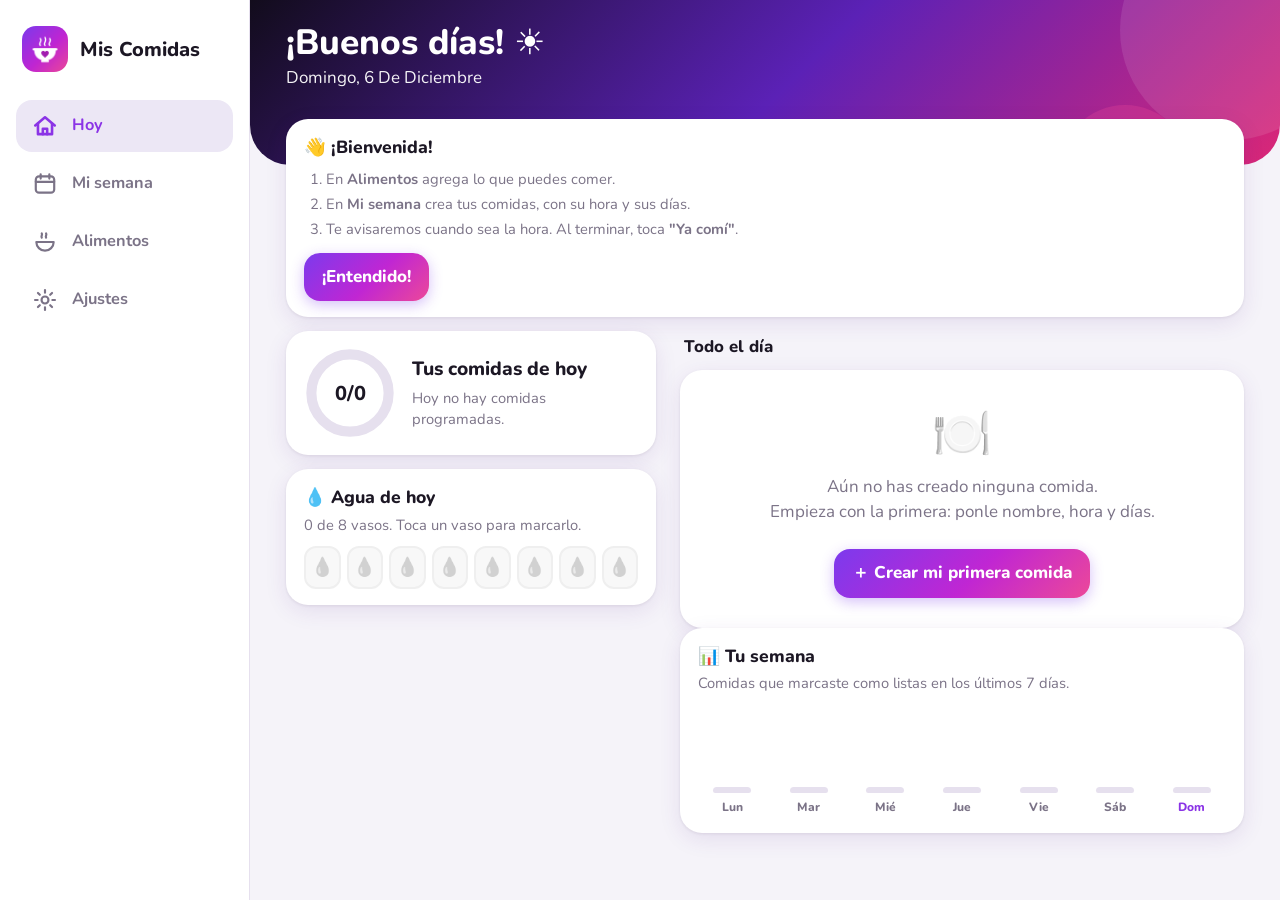
==== commit ab4ce4e9: "Add files via upload" ====
--- a/index.html
+++ b/index.html
@@ -3,19 +3,21 @@
 <head>
 <meta charset="utf-8">
 <meta name="viewport" content="width=device-width, initial-scale=1, viewport-fit=cover">
-<meta name="theme-color" content="#f4623a">
+<meta name="theme-color" content="#5b21b6">
 <meta name="apple-mobile-web-app-capable" content="yes">
 <meta name="mobile-web-app-capable" content="yes">
 <meta name="apple-mobile-web-app-title" content="Mis Comidas">
 <link rel="manifest" href="manifest.webmanifest">
 <link rel="icon" href="icon-192.png">
 <link rel="apple-touch-icon" href="apple-touch-icon.png">
+<link rel="preconnect" href="https://fonts.googleapis.com"><link rel="preconnect" href="https://fonts.gstatic.com" crossorigin>
+<link rel="stylesheet" href="https://fonts.googleapis.com/css2?family=Nunito:wght@400;600;700;800&display=swap">
 <link rel="stylesheet" href="styles.css">
 <title>Mis Comidas</title>
 </head>
 <body>
 <svg width="0" height="0" style="position:absolute" aria-hidden="true"><defs>
-  <linearGradient id="gradAnillo" x1="0" y1="0" x2="1" y2="1"><stop offset="0" stop-color="#ff9f43"/><stop offset="1" stop-color="#f4496b"/></linearGradient>
+  <linearGradient id="gradAnillo" x1="0" y1="0" x2="1" y2="1"><stop offset="0" stop-color="#7c3aed"/><stop offset="1" stop-color="#ec4899"/></linearGradient>
 </defs></svg>
 
 <nav aria-label="Menú principal">
@@ -50,23 +52,35 @@
           <div><h2 id="resumenTitulo">Tus comidas de hoy</h2><p class="hint" id="resumen"></p></div>
         </div>
         <div id="sigue"></div>
+        <div class="card agua">
+          <h2>💧 Agua de hoy</h2>
+          <p class="hint" id="aguaTxt"></p>
+          <div class="vasos" id="vasos"></div>
+        </div>
       </div>
       <div>
         <h2 class="seccion" style="margin-top:4px">Todo el día</h2>
         <div id="listaHoy"></div>
+        <div class="card">
+          <h2>📊 Tu semana</h2>
+          <p class="hint">Comidas que marcaste como listas en los últimos 7 días.</p>
+          <div class="barras" id="barras"></div>
+        </div>
       </div>
     </div>
   </section>
 
   <!-- SEMANA -->
   <section id="v-semana" class="view">
-    <p class="hint" style="margin:0 4px 12px">Elige un día y toca una comida para cambiar su hora o lo que vas a comer.</p>
+    <p class="hint" id="ayudaSemana" style="margin:0 4px 12px">Elige un día y toca una comida para cambiar su hora o lo que vas a comer.</p>
     <div class="dias" id="diasSemana"></div>
-    <div id="listaSemana" class="lista-doble"></div>
+    <div id="listaSemana"></div>
+    <div class="tablero" id="tablero"></div>
   </section>
 
   <!-- ALIMENTOS -->
   <section id="v-alimentos" class="view">
+   <div class="dos-col"><div>
     <div class="card">
       <h2>Mis alimentos</h2>
       <p class="hint">Escribe lo que sí puedes comer. Después lo eliges al armar cada comida.</p>
@@ -77,12 +91,15 @@
     </div>
     <h2 class="seccion">Lista de alimentos</h2>
     <div class="chips" id="listaAlimentos"></div>
-    <h2 class="seccion" id="sugTitulo">Ideas <span class="hint" style="font-weight:600">(toca para agregar)</span></h2>
+   </div><div>
+    <h2 class="seccion" id="sugTitulo">Mi lista de comidas permitidas <span class="hint" style="font-weight:600">(toca para agregar)</span></h2>
     <div class="chips" id="sugerencias"></div>
+   </div></div>
   </section>
 
   <!-- AJUSTES -->
   <section id="v-ajustes" class="view">
+   <div class="ajustes-grid"><div>
     <div class="card">
       <h2>🔔 Avisos</h2>
       <p class="hint" id="notifEstado"></p>
@@ -95,8 +112,20 @@
         <option value="15">15 minutos antes</option>
         <option value="30">30 minutos antes</option>
       </select>
+      <button class="btn sec ancho" id="probarAviso" style="margin-top:14px">🔔 Probar un aviso</button>
     </div>
-
+    <div class="card">
+      <h2>🎨 Personalizar</h2>
+      <label for="nombreUsuario" style="margin-top:8px">¿Cómo te llamas?</label>
+      <input id="nombreUsuario" placeholder="Tu nombre" autocomplete="off" maxlength="30">
+      <label for="tema">Colores</label>
+      <select id="tema">
+        <option value="auto">Automático (como tu aparato)</option>
+        <option value="claro">Claro</option>
+        <option value="oscuro">Oscuro</option>
+      </select>
+    </div>
+   </div><div>
     <div class="card">
       <h2>📆 Google Calendar</h2>
       <p class="hint">Guarda tus comidas en un calendario llamado "Mis Comidas" y las mantiene iguales en todos tus aparatos.</p>
@@ -114,27 +143,7 @@
         <input type="checkbox" id="alarmaCal" checked>
       </label>
     </div>
-
-    <div class="card">
-      <h2>📲 Instalar en el teléfono</h2>
-      <ol class="pasos hint">
-        <li><b>Android (Chrome):</b> menú ⋮ → "Instalar app".</li>
-        <li><b>iPhone (Safari):</b> botón Compartir → "Agregar a inicio".</li>
-      </ol>
-    </div>
-
-    <details class="card">
-      <summary>Más opciones</summary>
-      <div class="row" style="margin:10px 0 6px">
-        <button class="btn sec chico" id="exportar">Guardar respaldo</button>
-        <button class="btn sec chico" id="importar">Cargar respaldo</button>
-        <input type="file" id="archivo" accept="application/json" hidden>
-      </div>
-      <p class="hint">El respaldo es un archivo para pasar tu configuración de un aparato a otro.</p>
-      <div style="height:12px"></div>
-      <button class="btn sec chico" id="calendario">Descargar archivo de calendario (.ics)</button>
-      <p class="hint" style="margin-top:6px">Alternativa a Google: se abre con cualquier calendario y repite las comidas cada semana.</p>
-    </details>
+   </div></div>
   </section>
 </main>
 
@@ -163,6 +172,13 @@
     </div>
   </form>
 </dialog>
+<dialog id="alerta">
+  <img src="ansioso.gif" alt="">
+  <div class="cuerpo">
+    <h2 id="alertaTitulo"></h2><p id="alertaTexto"></p>
+    <div class="row"><button class="btn ok" id="alertaListo">Ya comí ✓</button><button class="btn sec" id="alertaCerrar">Cerrar</button></div>
+  </div>
+</dialog>
 <div class="toast" id="toast" role="status"></div>
 
 <script src="config.js"></script>
--- a/styles.css
+++ b/styles.css
@@ -1,56 +1,62 @@
 :root{
-  --bg:#fff7f0; --bg2:#ffeede; --card:#ffffff; --ink:#3a2a28; --muted:#8a7570; --line:#f2e1d6;
-  --brand:#f4623a; --brand2:#ff9f43; --brand3:#f4496b; --on-brand:#fff;
-  --ok:#19a974; --ok-soft:#dcf6ea;
-  --shadow:0 6px 20px rgba(244,98,58,.10), 0 1px 3px rgba(60,30,20,.08);
+  --bg:#f5f3f9; --bg2:#ece7f5; --card:#ffffff; --ink:#1c1724; --muted:#7b7387; --line:#e6e0ee;
+  --morado:#7c3aed; --fucsia:#c026d3; --rosa:#ec4899;
+  --grad:linear-gradient(135deg,#7c3aed,#c026d3 55%,#ec4899);
+  --grad-top:linear-gradient(135deg,#120c1c,#5b21b6 52%,#db2777);
+  --brand:#8b34e6; --ok:#7c3aed; --ok-soft:#efe6fd; --pend:#a21caf; --pend-soft:#fbe3fb;
+  --shadow:0 6px 22px rgba(80,30,140,.10), 0 1px 3px rgba(20,10,40,.08);
   --radius:22px;
-  /* colores por tipo de comida */
-  --des:#f59e0b; --des-s:#fff1d1;
-  --col:#10b981; --col-s:#d9f7ec;
-  --com:#f4623a; --com-s:#ffe3da;
-  --cen:#7c5cff; --cen-s:#e9e3ff;
-  --otro:#ec4899; --otro-s:#fde1ef;
+  --des:#ec4899; --des-s:#fde4f0;
+  --col:#a855f7; --col-s:#f1e4fd;
+  --com:#d946ef; --com-s:#fbe3fb;
+  --cen:#64748b; --cen-s:#e6eaf1;
+  --otro:#9ca3af; --otro-s:#eceef2;
 }
 @media (prefers-color-scheme:dark){
-  :root{
-    --bg:#1b1412; --bg2:#241a17; --card:#2a1f1c; --ink:#fbeee8; --muted:#b79e96; --line:#3d2d28;
-    --ok-soft:#14382b; --shadow:0 6px 20px rgba(0,0,0,.35);
-    --des-s:#3d2f12; --col-s:#12372c; --com-s:#47231a; --cen-s:#2c2552; --otro-s:#47172f;
+  :root:not([data-theme="claro"]){
+    --bg:#0c0a10; --bg2:#1c1726; --card:#151119; --ink:#f4eefc; --muted:#9d93ae; --line:#2b2437;
+    --ok-soft:#2a1f45; --pend-soft:#3a1b3d; --brand:#b583ff; --ok:#a77bff; --pend:#f0a1f7;
+    --shadow:0 6px 22px rgba(0,0,0,.45);
+    --des-s:#3b1830; --col-s:#2c1d44; --com-s:#38183f; --cen-s:#1f2633; --otro-s:#22252c;
   }
 }
+:root[data-theme="oscuro"]{
+  --bg:#0c0a10; --bg2:#1c1726; --card:#151119; --ink:#f4eefc; --muted:#9d93ae; --line:#2b2437;
+  --ok-soft:#2a1f45; --pend-soft:#3a1b3d; --brand:#b583ff; --ok:#a77bff; --pend:#f0a1f7;
+  --shadow:0 6px 22px rgba(0,0,0,.45);
+  --des-s:#3b1830; --col-s:#2c1d44; --com-s:#38183f; --cen-s:#1f2633; --otro-s:#22252c;
+}
 *{box-sizing:border-box;-webkit-tap-highlight-color:transparent}
+[hidden]{display:none!important}
 html,body{margin:0}
 body{background:var(--bg);color:var(--ink);font:17px/1.45 "Nunito","Segoe UI",system-ui,-apple-system,Roboto,sans-serif;
-  padding-bottom:calc(88px + env(safe-area-inset-bottom))}
+  padding-bottom:calc(88px + env(safe-area-inset-bottom));min-height:100vh}
 button{font:inherit;cursor:pointer}
 h1,h2,h3,p{margin:0}
 
 /* ---------- Estructura ---------- */
-.contenido{max-width:720px;margin:0 auto;padding:0 16px 24px}
-.top{
-  background:linear-gradient(135deg,var(--brand2),var(--brand) 55%,var(--brand3));color:var(--on-brand);
-  padding:calc(22px + env(safe-area-inset-top)) 20px 64px;border-radius:0 0 34px 34px;position:relative;overflow:hidden;
-}
-.top::before,.top::after{content:"";position:absolute;border-radius:50%;background:rgba(255,255,255,.12)}
-.top::before{width:200px;height:200px;right:-60px;top:-70px}
-.top::after{width:120px;height:120px;right:70px;bottom:-60px}
-.top > div{max-width:720px;margin:0 auto;position:relative}
+.top{background:var(--grad-top);color:#fff;padding:calc(22px + env(safe-area-inset-top)) 0 66px;border-radius:0 0 34px 34px;position:relative;overflow:hidden}
+.top::before,.top::after{content:"";position:absolute;border-radius:50%;background:rgba(255,255,255,.10)}
+.top::before{width:220px;height:220px;right:-60px;top:-80px}
+.top::after{width:130px;height:130px;right:90px;bottom:-70px;background:rgba(236,72,153,.28)}
+.top > div,.contenido{max-width:720px;margin:0 auto;padding:0 20px}
+.top > div{position:relative}
 .top h1{font-size:1.7rem;font-weight:800;line-height:1.15}
 .top p{opacity:.95;text-transform:capitalize;margin-top:4px}
+.contenido{padding-bottom:24px}
+.flota{margin-top:-46px;position:relative}
 .view{display:none}.view.on{display:block;animation:sube .25s ease}
 @keyframes sube{from{opacity:0;transform:translateY(8px)}to{opacity:1;transform:none}}
-.flota{margin-top:-44px;position:relative}
 
 /* ---------- Navegación ---------- */
 nav{position:fixed;bottom:0;left:0;right:0;z-index:5;display:flex;background:var(--card);
-  border-top:1px solid var(--line);padding:6px 6px calc(6px + env(safe-area-inset-bottom));box-shadow:0 -6px 24px rgba(244,98,58,.10)}
+  border-top:1px solid var(--line);padding:6px 6px calc(6px + env(safe-area-inset-bottom));box-shadow:0 -6px 24px rgba(80,30,140,.12)}
 nav .logo{display:none}
 nav button{flex:1;border:0;background:none;color:var(--muted);padding:6px 2px;font-size:.76rem;font-weight:700;
   display:flex;flex-direction:column;align-items:center;gap:3px;border-radius:16px}
 nav button svg{width:26px;height:26px;fill:none;stroke:currentColor;stroke-width:2;stroke-linecap:round;stroke-linejoin:round}
 nav button.on{color:var(--brand)}
 nav button.on svg{stroke-width:2.4}
-nav button.on span{background:linear-gradient(135deg,var(--brand2),var(--brand3));-webkit-background-clip:text;background-clip:text;color:transparent}
 
 /* ---------- Tarjetas ---------- */
 .card{background:var(--card);border-radius:var(--radius);padding:16px 18px;margin:0 0 14px;box-shadow:var(--shadow)}
@@ -58,7 +64,6 @@
 .hint{color:var(--muted);font-size:.92rem}
 .seccion{font-size:1.05rem;font-weight:800;margin:22px 4px 10px}
 
-/* resumen del día */
 .resumen{display:flex;gap:16px;align-items:center}
 .anillo{position:relative;width:92px;height:92px;flex:none}
 .anillo svg{width:100%;height:100%;transform:rotate(-90deg)}
@@ -76,14 +81,14 @@
 .sigue h2{font-size:1.5rem;margin:2px 0 2px}
 .sigue .cuando{font-size:1.05rem;font-weight:700}
 .sigue ul{margin:8px 0 0;padding-left:20px}
-.sigue .btn{margin-top:14px;background:#fff;color:var(--c)}
-
-/* comidas */
-.t-des{--c:var(--des);--c2:#f97316;--s:var(--des-s)}
-.t-col{--c:var(--col);--c2:#14b8a6;--s:var(--col-s)}
-.t-com{--c:var(--com);--c2:#f43f5e;--s:var(--com-s)}
-.t-cen{--c:var(--cen);--c2:#6366f1;--s:var(--cen-s)}
-.t-otro{--c:var(--otro);--c2:#d946ef;--s:var(--otro-s)}
+.sigue .btn{margin-top:14px;background:#fff;color:#4c1d95;box-shadow:none}
+
+/* tipos de comida */
+.t-des{--c:var(--des);--c2:#f43f5e;--s:var(--des-s)}
+.t-col{--c:var(--col);--c2:#7c3aed;--s:var(--col-s)}
+.t-com{--c:var(--com);--c2:#8b5cf6;--s:var(--com-s)}
+.t-cen{--c:var(--cen);--c2:#1e293b;--s:var(--cen-s)}
+.t-otro{--c:var(--otro);--c2:#4b5563;--s:var(--otro-s)}
 .comida{display:flex;gap:14px;align-items:center;background:var(--card);border-radius:var(--radius);padding:14px 16px;
   margin:0 0 12px;box-shadow:var(--shadow);border-left:7px solid var(--c);position:relative}
 .comida .ico{flex:none;width:54px;height:54px;border-radius:18px;background:var(--s);display:flex;align-items:center;justify-content:center;font-size:1.8rem}
@@ -91,22 +96,21 @@
 .comida .hora{font-weight:800;color:var(--c);font-size:.95rem}
 .comida h3{font-size:1.15rem;font-weight:800;line-height:1.2}
 .comida .alim{color:var(--muted);font-size:.92rem;margin-top:2px}
-.comida .acc{flex:none}
-.comida.hecha{opacity:.65}
+.comida.hecha{opacity:.6}
 .comida.hecha h3{text-decoration:line-through;text-decoration-thickness:2px}
 .comida.tarde{background:var(--s)}
 .etiqueta{display:inline-block;font-size:.72rem;font-weight:800;padding:2px 9px;border-radius:99px;background:var(--ok-soft);color:var(--ok);margin-left:6px;vertical-align:middle}
-.etiqueta.tarde{background:#fff0c9;color:#a16207}
-.editable{cursor:pointer}
+.etiqueta.tarde{background:var(--pend-soft);color:var(--pend)}
+.editable{cursor:pointer;transition:transform .15s}
+.editable:hover{transform:translateY(-2px)}
 .editable .lapiz{flex:none;color:var(--muted);font-size:1.2rem}
 
 /* botones */
-.btn{border:0;border-radius:16px;padding:12px 18px;font-weight:800;color:#fff;
-  background:linear-gradient(135deg,var(--brand2),var(--brand) 60%,var(--brand3));box-shadow:0 4px 12px rgba(244,98,58,.28)}
+.btn{border:0;border-radius:16px;padding:12px 18px;font-weight:800;color:#fff;background:var(--grad);box-shadow:0 4px 14px rgba(124,58,237,.32)}
 .btn:active{transform:scale(.97)}
 .btn.sec{background:var(--bg2);color:var(--brand);box-shadow:none}
-.btn.ok{background:var(--ok);box-shadow:0 4px 12px rgba(25,169,116,.3)}
-.btn.peligro{background:transparent;color:#d83a3a;box-shadow:none}
+.btn.ok{background:var(--morado);background:linear-gradient(135deg,#7c3aed,#a855f7)}
+.btn.peligro{background:transparent;color:#e0457b;box-shadow:none}
 .btn.chico{padding:9px 14px;font-size:.92rem;border-radius:13px}
 .btn.ancho{width:100%}
 .row{display:flex;gap:10px;align-items:center;flex-wrap:wrap}
@@ -116,63 +120,104 @@
 .dias{display:flex;gap:6px;overflow-x:auto;padding:2px 2px 12px;scrollbar-width:none}
 .dias::-webkit-scrollbar{display:none}
 .dias button{flex:1;min-width:46px;border:2px solid var(--line);background:var(--card);color:var(--ink);border-radius:16px;padding:8px 0;font-weight:800;font-size:.9rem;position:relative}
-.dias button.on{background:linear-gradient(135deg,var(--brand2),var(--brand3));color:#fff;border-color:transparent;box-shadow:0 4px 12px rgba(244,98,58,.28)}
-.dias button.hoy::after{content:"";position:absolute;left:50%;bottom:3px;width:5px;height:5px;margin-left:-2.5px;border-radius:50%;background:var(--brand)}
+.dias button.on{background:var(--grad);color:#fff;border-color:transparent;box-shadow:0 4px 14px rgba(124,58,237,.32)}
+.dias button.hoy::after{content:"";position:absolute;left:50%;bottom:3px;width:5px;height:5px;margin-left:-2.5px;border-radius:50%;background:var(--rosa)}
 .dias button.on.hoy::after{background:#fff}
 .chips{display:flex;flex-wrap:wrap;gap:8px}
 .chip{border:2px solid var(--line);background:var(--card);color:var(--ink);padding:8px 14px;border-radius:99px;font-weight:700;font-size:.95rem}
-.chip.on{background:var(--ok);color:#fff;border-color:var(--ok)}
+.chip.on{background:var(--morado);color:#fff;border-color:var(--morado)}
 .chip.sug{border-style:dashed;color:var(--muted)}
-.chip .x{margin-left:8px;opacity:.6}
+.chip.sug:hover{border-color:var(--brand);color:var(--brand)}
+.chip .x{margin-left:8px;opacity:.6;cursor:pointer}
 
 /* formularios */
 input,select{font:inherit;color:var(--ink);background:var(--bg);border:2px solid var(--line);border-radius:16px;padding:12px 14px;width:100%}
 input:focus,select:focus{outline:none;border-color:var(--brand)}
 label{display:block;font-weight:800;font-size:.9rem;margin:14px 0 6px}
 .interruptor{display:flex;gap:12px;align-items:center;justify-content:space-between;margin-top:14px}
-.interruptor input{width:auto;transform:scale(1.5);accent-color:var(--brand);margin-right:6px}
-
-/* ventana de edición */
-dialog{border:0;border-radius:28px;padding:20px;width:min(560px,94vw);background:var(--card);color:var(--ink);max-height:92vh;box-shadow:0 20px 60px rgba(0,0,0,.35)}
-dialog::backdrop{background:rgba(40,15,10,.5);backdrop-filter:blur(2px)}
+.interruptor input{width:auto;transform:scale(1.5);accent-color:var(--morado);margin-right:6px}
+
+/* agua */
+.agua .vasos{display:flex;gap:6px;margin-top:10px}
+.agua .vasos button{flex:1;border:2px solid var(--line);background:var(--bg);border-radius:12px;padding:6px 0;font-size:1.15rem;filter:grayscale(1);opacity:.55}
+.agua .vasos button.on{filter:none;opacity:1;border-color:#60a5fa;background:#e0f0ff}
+@media (prefers-color-scheme:dark){:root:not([data-theme="claro"]) .agua .vasos button.on{background:#17314f}}
+:root[data-theme="oscuro"] .agua .vasos button.on{background:#17314f}
+
+/* gráfica de la semana */
+.barras{display:flex;gap:8px;align-items:flex-end;height:110px;margin-top:12px}
+.barras div{flex:1;display:flex;flex-direction:column;align-items:center;gap:6px;height:100%;justify-content:flex-end}
+.barras i{display:block;width:100%;max-width:38px;border-radius:10px 10px 6px 6px;background:var(--grad);min-height:6px}
+.barras i.vacia{background:var(--line)}
+.barras span{font-size:.75rem;font-weight:800;color:var(--muted)}
+.barras .hoy span{color:var(--brand)}
+
+/* tablero de la semana (computadora) */
+.tablero{display:none}
+.col-dia{background:var(--card);border-radius:var(--radius);padding:12px;box-shadow:var(--shadow);min-height:150px}
+.col-dia header{display:flex;align-items:center;justify-content:space-between;margin-bottom:10px}
+.col-dia header b{font-size:1.02rem}
+.col-dia.hoy header b{color:var(--brand)}
+.col-dia.hoy{outline:2px solid var(--brand)}
+.col-dia .mas{border:0;background:var(--bg2);color:var(--brand);width:30px;height:30px;border-radius:50%;font-size:1.2rem;font-weight:800;line-height:1}
+.mini{border-left:5px solid var(--c);background:var(--s);border-radius:12px;padding:8px 10px;margin-bottom:8px;cursor:pointer;transition:transform .15s}
+.mini:hover{transform:translateY(-2px)}
+.mini .hora{font-size:.78rem;font-weight:800;color:var(--c)}
+.mini b{display:block;line-height:1.2}
+.mini small{display:block;color:var(--muted);font-size:.8rem}
+.col-dia .nada{color:var(--muted);font-size:.85rem;text-align:center;padding:14px 0}
+
+/* ventana de edición y de aviso */
+dialog{border:0;border-radius:28px;padding:20px;width:min(560px,94vw);background:var(--card);color:var(--ink);max-height:92vh;box-shadow:0 20px 60px rgba(0,0,0,.45)}
+dialog::backdrop{background:rgba(12,6,24,.6);backdrop-filter:blur(3px)}
 dialog h2{font-size:1.35rem;margin-bottom:2px}
 dialog .row.fin{margin-top:20px;justify-content:space-between}
+#alerta{text-align:center;width:min(380px,92vw);padding:0;overflow:hidden}
+#alerta img{display:block;width:100%;aspect-ratio:1;object-fit:cover}
+#alerta .cuerpo{padding:18px 20px 22px}
+#alerta h2{font-size:1.5rem;line-height:1.2}
+#alerta p{margin:6px 0 16px;color:var(--muted)}
+#alerta .row{justify-content:center}
 
 /* varios */
 .vacio{text-align:center;color:var(--muted);padding:30px 12px;background:var(--card);border-radius:var(--radius);box-shadow:var(--shadow)}
 .vacio .grande{font-size:3rem;display:block;margin-bottom:6px}
-.aviso{background:linear-gradient(135deg,#fff4d6,#ffe1d6);color:#6b3b1b;border-radius:var(--radius);padding:14px 16px;margin:0 0 14px;box-shadow:var(--shadow);display:flex;gap:12px;align-items:center}
+.aviso{background:linear-gradient(135deg,#f5e8ff,#ffe3f1);color:#3b1250;border-radius:var(--radius);padding:14px 16px;margin:0 0 14px;box-shadow:var(--shadow);display:flex;gap:12px;align-items:center}
 .aviso b{display:block}
-@media (prefers-color-scheme:dark){.aviso{background:linear-gradient(135deg,#4a3516,#4a2619);color:#fbeee8}}
+@media (prefers-color-scheme:dark){:root:not([data-theme="claro"]) .aviso{background:linear-gradient(135deg,#2b1747,#46163a);color:#f4eefc}}
+:root[data-theme="oscuro"] .aviso{background:linear-gradient(135deg,#2b1747,#46163a);color:#f4eefc}
 .pasos{margin:8px 0 12px;padding-left:22px}
 .pasos li{margin-bottom:4px}
-details summary{cursor:pointer;font-weight:800;padding:6px 0}
 .fab{position:fixed;right:18px;bottom:calc(96px + env(safe-area-inset-bottom));z-index:4;display:flex;gap:8px;align-items:center;
-  padding:14px 20px;border-radius:99px;box-shadow:0 8px 22px rgba(244,98,58,.4)}
+  padding:14px 20px;border-radius:99px;box-shadow:0 8px 24px rgba(124,58,237,.45)}
 .toast{position:fixed;left:50%;bottom:104px;transform:translateX(-50%);background:var(--ink);color:var(--bg);padding:11px 18px;border-radius:99px;font-weight:700;
   opacity:0;pointer-events:none;transition:opacity .25s;z-index:20;max-width:90vw;text-align:center}
 .toast.on{opacity:1}
 
 /* ---------- Pantallas grandes (computadora) ---------- */
 @media (min-width:900px){
-  body{padding:0 0 0 250px}
-  nav{top:0;bottom:auto;right:auto;width:250px;flex-direction:column;justify-content:flex-start;gap:6px;padding:26px 16px;border-top:0;border-right:1px solid var(--line);box-shadow:none}
+  body{padding:0 0 30px 250px}
+  nav{top:0;bottom:0;right:auto;width:250px;flex-direction:column;justify-content:flex-start;gap:6px;padding:26px 16px;border-top:0;border-right:1px solid var(--line);box-shadow:none}
   nav .logo{display:flex;align-items:center;gap:12px;margin:0 6px 22px;font-weight:800;font-size:1.25rem}
   nav .logo img{width:46px;height:46px;border-radius:14px}
   nav button{flex:none;flex-direction:row;gap:14px;font-size:1.02rem;padding:13px 16px;justify-content:flex-start}
   nav button.on{background:var(--bg2)}
-  .top{border-radius:0 0 40px 40px;padding-bottom:70px}
-  .top h1{font-size:2.1rem}
-  .contenido,.top > div{max-width:980px}
-  .grid-hoy{display:grid;grid-template-columns:340px 1fr;gap:20px;align-items:start}
+  .top{border-radius:0 0 40px 40px;padding-bottom:74px}
+  .top h1{font-size:2.2rem}
+  .top > div,.contenido{max-width:1240px;padding:0 36px}
+  .grid-hoy{display:grid;grid-template-columns:370px 1fr;gap:24px;align-items:start}
   .grid-hoy .lateral{position:sticky;top:16px}
-  .lista-doble{display:grid;grid-template-columns:1fr 1fr;gap:0 16px}
-  .fab{right:40px;bottom:36px}
+  .dos-col{display:grid;grid-template-columns:1fr 1fr;gap:24px;align-items:start}
+  .dos-col .seccion:first-child{margin-top:0}
+  .ajustes-grid{display:grid;grid-template-columns:1fr 1fr;gap:0 24px;align-items:start}
+  /* en la semana se ve todo el tablero y no las pestañas de días */
+  #diasSemana,#listaSemana,#ayudaSemana{display:none}
+  .tablero{display:grid;grid-template-columns:repeat(auto-fit,minmax(150px,1fr));gap:14px;align-items:start}
+  .fab{right:44px;bottom:36px}
   .toast{bottom:36px}
-  dialog{width:560px}
 }
 @media (max-width:600px){
-  dialog{margin:auto 0 0;width:100%;max-width:none;border-radius:28px 28px 0 0;max-height:94vh}
+  dialog:not(#alerta){margin:auto 0 0;width:100%;max-width:none;border-radius:28px 28px 0 0;max-height:94vh}
   .comida{padding:12px 12px}
   .comida .ico{width:46px;height:46px;font-size:1.5rem}
 }
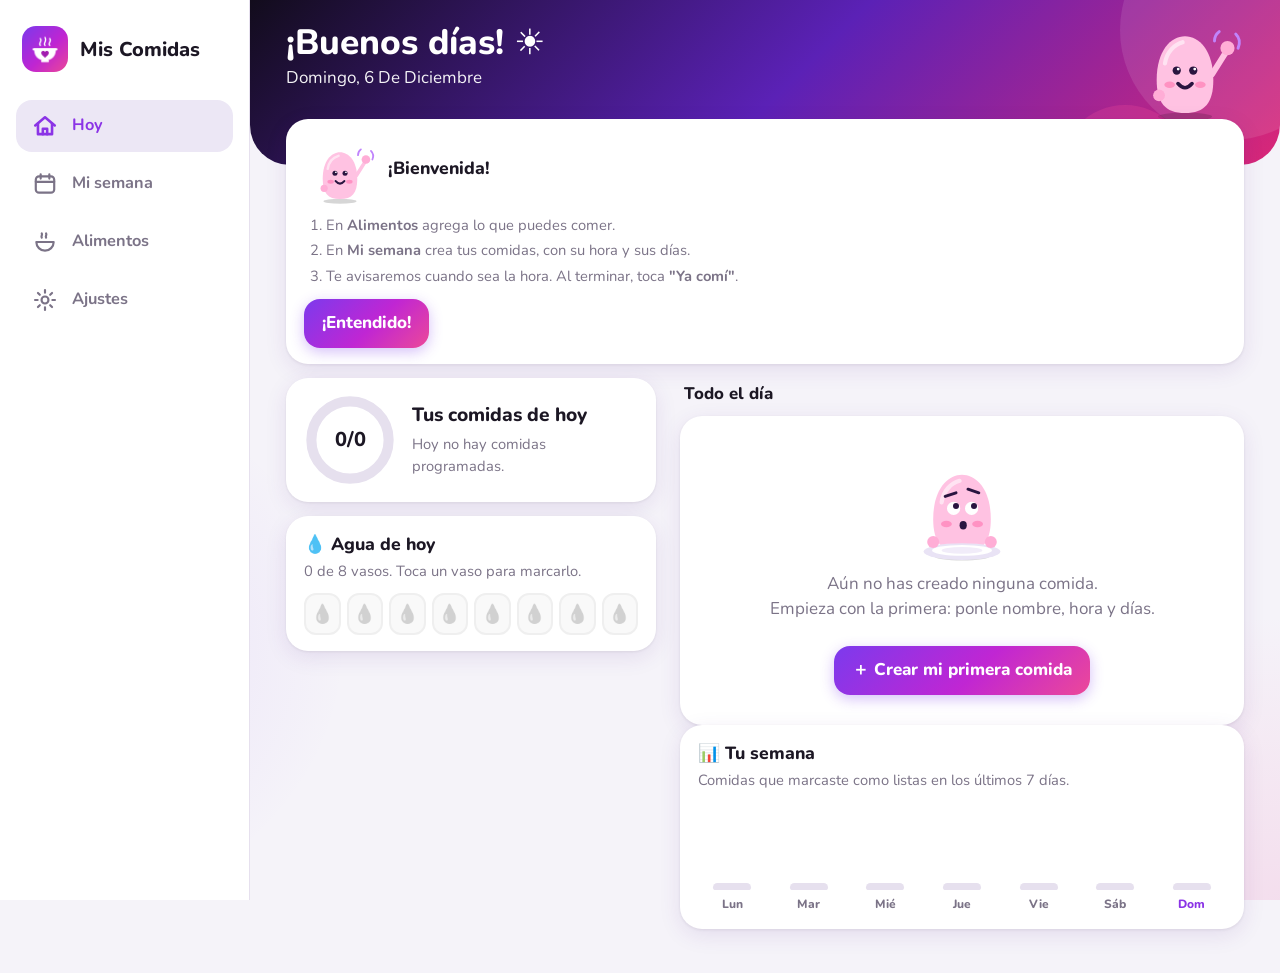
==== commit 84477e78: "Add files via upload" ====
--- a/index.html
+++ b/index.html
@@ -35,6 +35,7 @@
 <header class="top"><div>
   <h1 id="saludo">¡Hola!</h1>
   <p id="fecha"></p>
+  <img class="top-pj" src="img/hola.svg" alt="">
 </div></header>
 
 <main class="contenido flota">
@@ -112,12 +113,17 @@
         <option value="15">15 minutos antes</option>
         <option value="30">30 minutos antes</option>
       </select>
-      <button class="btn sec ancho" id="probarAviso" style="margin-top:14px">🔔 Probar un aviso</button>
     </div>
     <div class="card">
       <h2>🎨 Personalizar</h2>
       <label for="nombreUsuario" style="margin-top:8px">¿Cómo te llamas?</label>
       <input id="nombreUsuario" placeholder="Tu nombre" autocomplete="off" maxlength="30">
+      <label for="letra">Tamaño de letra</label>
+      <select id="letra">
+        <option value="normal">Normal</option>
+        <option value="grande">Grande</option>
+        <option value="enorme">Muy grande</option>
+      </select>
       <label for="tema">Colores</label>
       <select id="tema">
         <option value="auto">Automático (como tu aparato)</option>
--- a/styles.css
+++ b/styles.css
@@ -29,7 +29,10 @@
 *{box-sizing:border-box;-webkit-tap-highlight-color:transparent}
 [hidden]{display:none!important}
 html,body{margin:0}
-body{background:var(--bg);color:var(--ink);font:17px/1.45 "Nunito","Segoe UI",system-ui,-apple-system,Roboto,sans-serif;
+html[data-letra="grande"]{font-size:18.5px}
+html[data-letra="enorme"]{font-size:21px}
+body{background:radial-gradient(620px 460px at 100% 100%,rgba(236,72,153,.12),transparent 62%),radial-gradient(560px 460px at 0 72%,rgba(124,58,237,.12),transparent 62%),var(--bg);
+  background-attachment:fixed;color:var(--ink);font:1.0625rem/1.45 "Nunito","Segoe UI",system-ui,-apple-system,Roboto,sans-serif;
   padding-bottom:calc(88px + env(safe-area-inset-bottom));min-height:100vh}
 button{font:inherit;cursor:pointer}
 h1,h2,h3,p{margin:0}
@@ -46,6 +49,10 @@
 .contenido{padding-bottom:24px}
 .flota{margin-top:-46px;position:relative}
 .view{display:none}.view.on{display:block;animation:sube .25s ease}
+@keyframes flota{50%{transform:translateY(-6px)}}
+@keyframes aparece{from{opacity:0;transform:translateY(24px) scale(.96)}to{opacity:1;transform:none}}
+@keyframes velo{from{opacity:0}to{opacity:1}}
+#confeti{position:fixed;inset:0;width:100%;height:100%;pointer-events:none;z-index:60}
 @keyframes sube{from{opacity:0;transform:translateY(8px)}to{opacity:1;transform:none}}
 
 /* ---------- Navegación ---------- */
@@ -76,7 +83,9 @@
 /* próxima comida */
 .sigue{border-radius:var(--radius);padding:18px;margin:0 0 14px;color:#fff;box-shadow:var(--shadow);
   background:linear-gradient(135deg,var(--c),var(--c2,var(--c)));position:relative;overflow:hidden}
-.sigue::after{content:attr(data-emoji);position:absolute;right:-6px;bottom:-18px;font-size:6rem;opacity:.22}
+.sigue-ico{position:absolute;right:10px;bottom:8px;width:92px;height:92px;animation:flota 3.2s ease-in-out infinite}
+.sigue.fin .sigue-ico{width:112px;height:112px}
+.sigue ul,.sigue .cuando{padding-right:90px}
 .sigue small{font-weight:800;letter-spacing:.06em;text-transform:uppercase;opacity:.9}
 .sigue h2{font-size:1.5rem;margin:2px 0 2px}
 .sigue .cuando{font-size:1.05rem;font-weight:700}
@@ -91,7 +100,8 @@
 .t-otro{--c:var(--otro);--c2:#4b5563;--s:var(--otro-s)}
 .comida{display:flex;gap:14px;align-items:center;background:var(--card);border-radius:var(--radius);padding:14px 16px;
   margin:0 0 12px;box-shadow:var(--shadow);border-left:7px solid var(--c);position:relative}
-.comida .ico{flex:none;width:54px;height:54px;border-radius:18px;background:var(--s);display:flex;align-items:center;justify-content:center;font-size:1.8rem}
+.comida .ico{flex:none;width:58px;height:58px;border-radius:18px;background:var(--s);display:flex;align-items:center;justify-content:center}
+.comida .ico img{width:40px;height:40px}
 .comida .info{flex:1;min-width:0}
 .comida .hora{font-weight:800;color:var(--c);font-size:.95rem}
 .comida h3{font-size:1.15rem;font-weight:800;line-height:1.2}
@@ -107,6 +117,8 @@
 
 /* botones */
 .btn{border:0;border-radius:16px;padding:12px 18px;font-weight:800;color:#fff;background:var(--grad);box-shadow:0 4px 14px rgba(124,58,237,.32)}
+.btn{transition:transform .15s,box-shadow .2s,filter .2s}
+.btn:hover{transform:translateY(-1px);filter:brightness(1.06)}
 .btn:active{transform:scale(.97)}
 .btn.sec{background:var(--bg2);color:var(--brand);box-shadow:none}
 .btn.ok{background:var(--morado);background:linear-gradient(135deg,#7c3aed,#a855f7)}
@@ -124,6 +136,7 @@
 .dias button.hoy::after{content:"";position:absolute;left:50%;bottom:3px;width:5px;height:5px;margin-left:-2.5px;border-radius:50%;background:var(--rosa)}
 .dias button.on.hoy::after{background:#fff}
 .chips{display:flex;flex-wrap:wrap;gap:8px}
+.chip,.dias button,nav button,.comida{transition:background .2s,color .2s,border-color .2s,opacity .3s,transform .15s}
 .chip{border:2px solid var(--line);background:var(--card);color:var(--ink);padding:8px 14px;border-radius:99px;font-weight:700;font-size:.95rem}
 .chip.on{background:var(--morado);color:#fff;border-color:var(--morado)}
 .chip.sug{border-style:dashed;color:var(--muted)}
@@ -164,6 +177,7 @@
 .mini:hover{transform:translateY(-2px)}
 .mini .hora{font-size:.78rem;font-weight:800;color:var(--c)}
 .mini b{display:block;line-height:1.2}
+.mini b img{width:18px;height:18px;vertical-align:-3px;margin-right:5px}
 .mini small{display:block;color:var(--muted);font-size:.8rem}
 .col-dia .nada{color:var(--muted);font-size:.85rem;text-align:center;padding:14px 0}
 
@@ -171,6 +185,8 @@
 dialog{border:0;border-radius:28px;padding:20px;width:min(560px,94vw);background:var(--card);color:var(--ink);max-height:92vh;box-shadow:0 20px 60px rgba(0,0,0,.45)}
 dialog::backdrop{background:rgba(12,6,24,.6);backdrop-filter:blur(3px)}
 dialog h2{font-size:1.35rem;margin-bottom:2px}
+dialog[open]{animation:aparece .28s cubic-bezier(.2,.9,.3,1.1)}
+dialog[open]::backdrop{animation:velo .25s ease}
 dialog .row.fin{margin-top:20px;justify-content:space-between}
 #alerta{text-align:center;width:min(380px,92vw);padding:0;overflow:hidden}
 #alerta img{display:block;width:100%;aspect-ratio:1;object-fit:cover}
@@ -181,7 +197,11 @@
 
 /* varios */
 .vacio{text-align:center;color:var(--muted);padding:30px 12px;background:var(--card);border-radius:var(--radius);box-shadow:var(--shadow)}
-.vacio .grande{font-size:3rem;display:block;margin-bottom:6px}
+.ilus{display:block;width:120px;height:120px;margin:0 auto 6px;animation:flota 3.4s ease-in-out infinite}
+.bienv{display:flex;align-items:center;gap:12px;margin-bottom:4px}
+.bienv-img{width:72px;height:72px;animation:flota 3.4s ease-in-out infinite}
+.top-pj{position:absolute;right:20px;top:-6px;width:92px;height:92px;animation:flota 3.6s ease-in-out infinite}
+.top h1,.top p{padding-right:84px}
 .aviso{background:linear-gradient(135deg,#f5e8ff,#ffe3f1);color:#3b1250;border-radius:var(--radius);padding:14px 16px;margin:0 0 14px;box-shadow:var(--shadow);display:flex;gap:12px;align-items:center}
 .aviso b{display:block}
 @media (prefers-color-scheme:dark){:root:not([data-theme="claro"]) .aviso{background:linear-gradient(135deg,#2b1747,#46163a);color:#f4eefc}}
@@ -204,6 +224,8 @@
   nav button.on{background:var(--bg2)}
   .top{border-radius:0 0 40px 40px;padding-bottom:74px}
   .top h1{font-size:2.2rem}
+  .top-pj{width:118px;height:118px;right:36px;top:-14px}
+  .top h1,.top p{padding-right:140px}
   .top > div,.contenido{max-width:1240px;padding:0 36px}
   .grid-hoy{display:grid;grid-template-columns:370px 1fr;gap:24px;align-items:start}
   .grid-hoy .lateral{position:sticky;top:16px}
